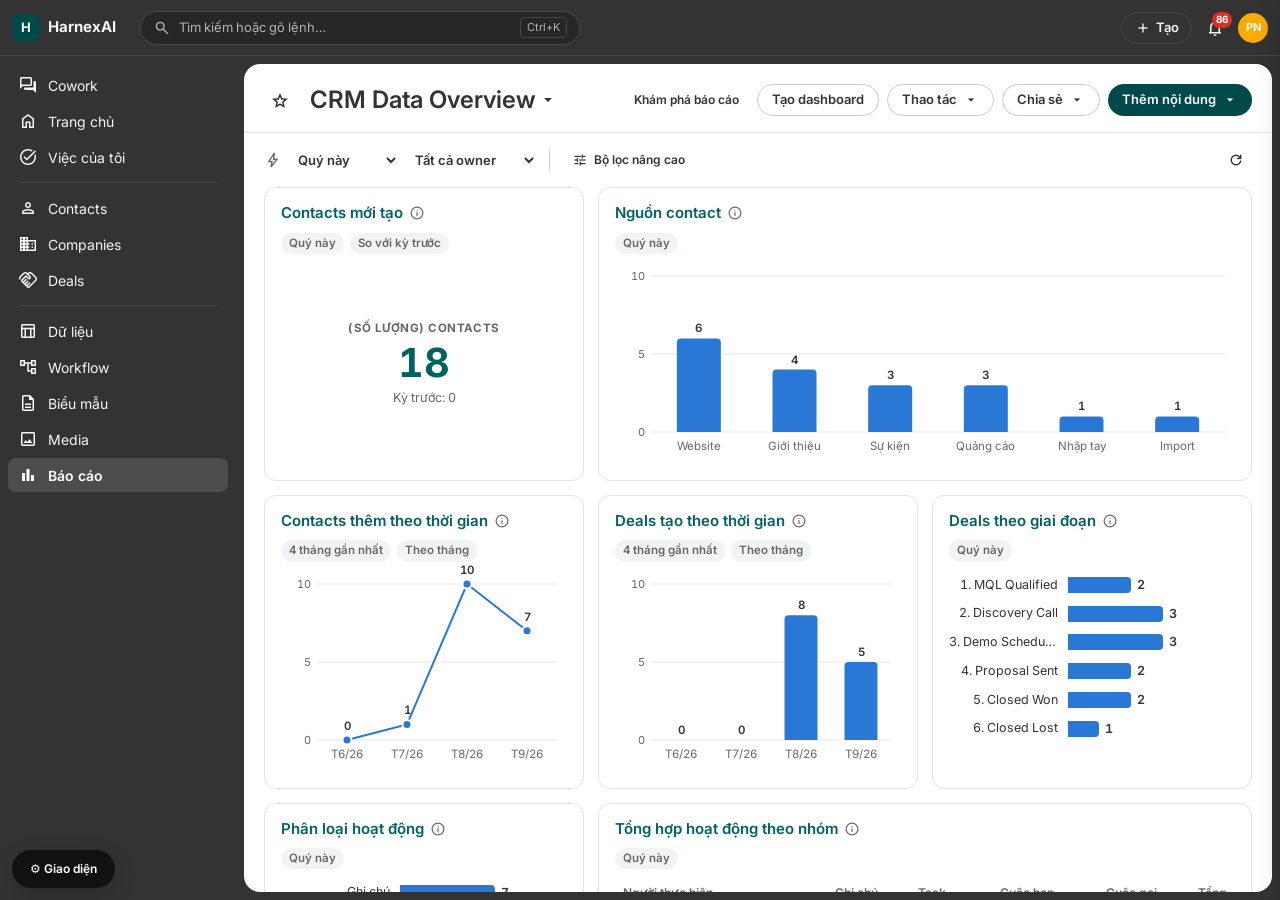
==== crm-bao-cao-hubspot.html @ 3edfcb47 "Phần 1 Contacts: list + record page sát HubSpot" ====
<!DOCTYPE html>
<html lang="vi" data-brand="crm">
<head>
<meta charset="utf-8">
<meta name="viewport" content="width=device-width, initial-scale=1">
<title>Báo cáo — HarnexAI CRM (mockup)</title>
<link rel="preconnect" href="https://fonts.googleapis.com">
<link rel="preconnect" href="https://fonts.gstatic.com" crossorigin>
<link href="https://fonts.googleapis.com/css2?family=Inter:wght@400;500;600;700&family=Be+Vietnam+Pro:wght@400;500;600;700&display=swap" rel="stylesheet">
<link href="https://fonts.googleapis.com/css2?family=Material+Symbols+Outlined:opsz,wght,FILL,GRAD@20..48,100..700,0..1,-50..200" rel="stylesheet">
<link rel="stylesheet" href="crm-shared.css">
<style>
/* ═══ Báo cáo: 2 dashboard CRM Data Overview & Pipeline Overview ═══
   Thẻ báo cáo lấy đúng danh sách trên portal HubSpot của khách (28/09/2026), bỏ thẻ Tickets (ngoài phạm vi).
   Số liệu tính trực tiếp từ dữ liệu mẫu Contacts / Deals / Activities; bấm số hoặc cột để xem danh sách bản ghi.
   Màu biểu đồ: bảng categorical đã kiểm (dataviz), 1 series = 1 màu; trạng thái Open/Won/Lost = 3 slot đầu + nhãn trực tiếp. */
.viz{--series-1:#2a78d6;--st-open:#2a78d6;--st-won:#1baf7a;--st-lost:#eb6834;--grid:#e6e6e3;--axis:#8a8984;--ink:var(--on-surface);--ink-2:var(--on-surface-variant)}
@media (prefers-color-scheme:dark){:root:where(:not([data-theme="light"])) .viz{--series-1:#3987e5;--st-open:#3987e5;--st-won:#199e70;--st-lost:#d95926;--grid:#3a3a38;--axis:#8f8e88}}
:root[data-theme="dark"] .viz{--series-1:#3987e5;--st-open:#3987e5;--st-won:#199e70;--st-lost:#d95926;--grid:#3a3a38;--axis:#8f8e88}
.frame{overflow:auto}
.dh{display:flex;align-items:center;gap:10px;padding:18px 20px 14px;border-bottom:1px solid var(--outline-variant);flex-wrap:wrap}
.dh h1{font-size:24px;font-weight:600}
.dsel{display:flex;align-items:center;gap:2px;border-radius:var(--radius-md);padding:0 4px}
.dsel:hover{background:var(--surface-2)}
.dh .r{margin-left:auto;display:flex;gap:8px;align-items:center;flex-wrap:wrap;position:relative}
.fl{display:flex;align-items:center;gap:6px;padding:12px 20px;flex-wrap:wrap}
.fl .qfs{height:30px;border:none;background:none;font-weight:600;font-size:13px;color:var(--on-surface);padding:0 6px;border-radius:var(--radius-sm);cursor:pointer}
.fl .qfs:hover{background:var(--surface-2)}
.fl .sepv{width:1px;height:22px;background:var(--outline);margin:0 6px}
.dg{display:grid;grid-template-columns:1fr;gap:14px;padding:0 20px 24px}
@media(min-width:760px){.dg{grid-template-columns:1fr 1fr}}
@media(min-width:1240px){.dg{grid-template-columns:repeat(3,1fr)}}
.rc{border:1px solid var(--outline-variant);border-radius:var(--radius-lg);padding:14px 16px;background:var(--surface);display:flex;flex-direction:column;gap:8px;min-width:0}
.rc.w2{grid-column:span 1}@media(min-width:760px){.rc.w2{grid-column:span 2}}
.rc h2{font-size:15px;font-weight:600;color:var(--link);display:flex;align-items:center;gap:6px}
.rc h2 .ms{font-size:16px;color:var(--on-surface-variant)}
.chips{display:flex;gap:6px;flex-wrap:wrap}
.chips span{font-size:11.5px;font-weight:600;padding:2px 8px;border-radius:var(--radius-pill);background:var(--surface-2);color:var(--on-surface-variant)}
.kpi{display:flex;flex-direction:column;align-items:center;justify-content:center;flex:1;padding:14px 0;gap:4px}
.kpi small{font-size:11.5px;font-weight:700;letter-spacing:.04em;color:var(--on-surface-variant)}
.kpi button{font-size:40px;font-weight:700;color:var(--link);line-height:1.1}
.kpi button:hover{text-decoration:underline}
.kpi .dl{font-size:12.5px;color:var(--on-surface-variant)}
.viz svg{width:100%;height:auto;display:block;overflow:visible}
.viz text{font-family:inherit}
.viz [data-drill]{cursor:pointer}
.viz [data-drill]:hover{opacity:.85}
.lg{display:flex;gap:14px;flex-wrap:wrap;font-size:12.5px;color:var(--on-surface)}
.lg i{display:inline-block;width:10px;height:10px;border-radius:3px;margin-right:6px;vertical-align:-1px}
.hb{display:flex;flex-direction:column;gap:6px;padding:4px 0}
.hb-r{display:grid;grid-template-columns:minmax(90px,38%) 1fr;gap:10px;align-items:center;font-size:12.5px;cursor:pointer;border-radius:var(--radius-sm);padding:2px 0}
.hb-r:hover{background:var(--surface-variant)}
.hb-l{text-align:right;overflow:hidden;text-overflow:ellipsis;white-space:nowrap;color:var(--ink)}
.hb-t{position:relative;display:block;height:18px;margin-right:72px;min-width:0}
.hb-t i{position:absolute;left:0;top:1px;display:block;height:16px;border-radius:0 4px 4px 0}
.hb-t b{position:absolute;top:0;font-weight:600;white-space:nowrap}
.tt{width:100%;border-collapse:collapse;font-size:13px}
.tt th,.tt td{padding:7px 8px;border-bottom:1px solid var(--outline-variant);text-align:right}
.tt th:first-child,.tt td:first-child{text-align:left}
.tt th{color:var(--on-surface-variant);font-weight:600;font-size:12px}
.tt button{color:var(--link);font-weight:600}
.tip{position:fixed;z-index:999;pointer-events:none;background:var(--on-surface);color:var(--surface);font-size:12.5px;padding:6px 9px;border-radius:var(--radius-md);box-shadow:var(--shadow-2);display:none;max-width:260px}
.tview{font-size:12px;color:var(--link);font-weight:600;align-self:flex-start}
.drl{display:flex;flex-direction:column}
.drl a{display:flex;justify-content:space-between;gap:12px;padding:9px 4px;border-bottom:1px solid var(--outline-variant);font-size:13.5px}
.drl a b{color:var(--link);font-weight:600}
.drl a:hover{background:var(--surface-variant)}
</style>
</head>
<body>
<div class="app">
  <header class="topbar" id="topbar"></header>
  <nav class="sidebar" id="sidebar" aria-label="Điều hướng chính"></nav>
  <main class="main"><div class="frame">
    <div class="dh">
      <button class="btn btn--text btn--icon" data-toast="Đã đánh dấu dashboard yêu thích" aria-label="Yêu thích"><span class="ms">star</span></button>
      <div style="position:relative"><button class="dsel" id="dBtn" aria-haspopup="menu"><h1 id="dName"></h1><span class="ms">arrow_drop_down</span></button><div class="pop" id="dPop" role="menu" style="top:44px;left:0;width:280px"></div></div>
      <div class="r"><button class="btn btn--text sm" data-toast="Explore reports: thư viện báo cáo mẫu (ngoài phạm vi)">Khám phá báo cáo</button>
        <button class="btn btn--secondary" data-toast="Tạo dashboard mới (ngoài phạm vi giai đoạn 2)">Tạo dashboard</button>
        <button class="btn btn--secondary" data-toast="Thao tác: đổi tên, sao chép, xoá dashboard">Thao tác<span class="ms xs">arrow_drop_down</span></button>
        <button class="btn btn--secondary" data-toast="Chia sẻ dashboard với nhóm">Chia sẻ<span class="ms xs">arrow_drop_down</span></button>
        <button class="btn btn--primary" data-toast="Thêm báo cáo vào dashboard (ngoài phạm vi)">Thêm nội dung<span class="ms xs">arrow_drop_down</span></button></div>
    </div>
    <div class="fl"><span class="ms sm" style="color:var(--on-surface-variant)">bolt</span>
      <select class="qfs" id="fRange" aria-label="Khoảng thời gian"><option value="month">Tháng này</option><option value="quarter" selected>Quý này</option><option value="30">30 ngày qua</option><option value="year">Năm nay</option><option value="all">Mọi thời gian</option></select>
      <select class="qfs" id="fOwner" aria-label="Owner"><option value="">Tất cả owner</option></select>
      <span class="sepv"></span><button class="btn btn--text sm" data-toast="Bộ lọc nâng cao theo mọi thuộc tính (như màn danh sách)"><span class="ms xs">tune</span>Bộ lọc nâng cao</button>
      <button class="btn btn--text btn--icon" id="refresh" aria-label="Làm mới" style="margin-left:auto"><span class="ms sm">refresh</span></button></div>
    <div class="dg viz" id="grid"></div>
  </div></main>
</div>
<div class="tip" id="tip" role="tooltip"></div>
<div class="scrim" id="scrim"></div>
<aside class="panel" id="panel"></aside>
<div class="modal-bg" id="modal"></div>
<div class="demo" id="demo" role="group" aria-label="Điều khiển mockup"></div>
<div class="toast" id="toast" role="status"></div>
<script src="crm-shared.js"></script>
<script src="crm-objects.js"></script>
<script>
const {esc, toast, $} = HX;
HX.shell('reports');
const TODAY = HXC.TODAY, STAGE = HXC.STAGE, CASH = HXC.CASH, CLOSE = HXC.CLOSE, SALE = HXC.SALE;
const DASH = { crm:'CRM Data Overview', pipe:'Pipeline Overview' };
const st = { dash: new URLSearchParams(location.search).get('d') === 'pipe' ? 'pipe' : 'crm', range:'quarter', owner:'' };
$('#fOwner').innerHTML += HX.USERS.map(u => `<option>${u}</option>`).join('');
$('#dPop').innerHTML = Object.entries(DASH).map(([k, n]) => `<button class="mi" data-dash="${k}"><span class="ms sm">dashboard</span>${n}</button>`).join('');

/* ── Khoảng thời gian ── */
function range(key = st.range) {
  const y = TODAY.getFullYear(), m = TODAY.getMonth();
  if (key === 'month') return [new Date(y, m, 1), new Date(y, m + 1, 1), 'Tháng này'];
  if (key === 'quarter') { const q = Math.floor(m / 3) * 3; return [new Date(y, q, 1), new Date(y, q + 3, 1), 'Quý này']; }
  if (key === '30') return [new Date(TODAY.getTime() - 30 * 864e5), new Date(TODAY.getTime() + 864e5), '30 ngày qua'];
  if (key === 'year') return [new Date(y, 0, 1), new Date(y + 1, 0, 1), 'Năm nay'];
  return [new Date(2000, 0, 1), new Date(2100, 0, 1), 'Mọi thời gian'];
}
function prevRange() { const [a, b] = range(); const len = b - a; return [new Date(a.getTime() - len), a]; }
const inR = (iso, [a, b]) => iso && new Date(iso) >= a && new Date(iso) < b;
const ownerOK = v => !st.owner || v === st.owner;
const months = () => { const out = []; for (let i = 3; i >= 0; i--) { const d = new Date(TODAY.getFullYear(), TODAY.getMonth() - i, 1); out.push([d, new Date(d.getFullYear(), d.getMonth() + 1, 1), `T${d.getMonth() + 1}/${d.getFullYear() % 100}`]); } return out; };

/* ── Dữ liệu cho drill-down ── */
const DRILL = {}; let dn = 0;
const drill = (title, rows) => { const k = 'd' + (++dn); DRILL[k] = { title, rows }; return k; };
const rowC = c => ({ href: HXC.url('contact', c.id), name: HXC.fullName(c), sub: HXC.dOnly(c.createdAt) });
const rowD = d => ({ href: HXC.url('deal', d.id), name: `${HX.title(d)} · ${d.values.t_n_deal || ''}`, sub: HX.F[CASH] ? (HX.fmt(d.values[CASH], HX.F[CASH]) || '—') : '' });
const rowA = a => { const t = a.deals && a.deals[0] ? ['deal', a.deals[0]] : a.contacts && a.contacts[0] ? ['contact', a.contacts[0]] : ['company', (a.companies || [])[0]];
  return { href: HXC.url(t[0], t[1]), name: `${a.title || a.body || ''}`.slice(0, 70), sub: `${a.by} · ${HXC.dOnly(a.at)}` }; };

/* ── Biểu đồ SVG (mark mảnh, đầu bo 4px, lưới nhạt, 1 series 1 màu) ── */
const nf = v => Number(v).toLocaleString('vi-VN');
const money = v => { v = Number(v) || 0; return v >= 1e9 ? (v / 1e9).toLocaleString('vi-VN', {maximumFractionDigits:2}) + ' tỷ' : v >= 1e6 ? (v / 1e6).toLocaleString('vi-VN', {maximumFractionDigits:1}) + ' tr' : nf(v); };
const nice = m => { if (m <= 0) return 1; const p = Math.pow(10, Math.floor(Math.log10(m))); const n = m / p; return (n <= 1 ? 1 : n <= 2 ? 2 : n <= 5 ? 5 : 10) * p; };
function hbar(rows, { fmt = nf, color = 'var(--series-1)', title } = {}) {
  const mx = Math.max(1, ...rows.map(r => r.value));
  return `<div class="hb" role="img" aria-label="${esc(title || '')}">${rows.map(r => `<div class="hb-r" data-tip="${esc(r.label)}: ${esc(fmt(r.value))}" ${r.drill ? `data-drill="${r.drill}"` : ''}>
    <span class="hb-l" title="${esc(r.label)}">${esc(r.label)}</span>${(w => `<span class="hb-t"><i style="width:${w}%;background:${r.color || color}"></i><b style="left:calc(${w}% + 6px)">${esc(fmt(r.value))}</b></span>`)(r.value ? Math.max(1.5, r.value / mx * 100) : 0)}</div>`).join('')}</div>`;
}
const CH = {}; let cn = 0;
const vcol = (rows, opts = {}) => { const k = 'c' + (++cn); CH[k] = [rows, opts]; return `<div class="ch-host" data-chart="${k}" style="min-height:204px"></div>`; };
function drawCharts() { document.querySelectorAll('.ch-host').forEach(h => { const [rows, o] = CH[h.dataset.chart]; h.innerHTML = vcolSvg(rows, o, Math.max(260, h.clientWidth)); }); }
function vcolSvg(rows, { fmt = nf, title, line = false } = {}, W = 480) {
  const H = 200, l = 36, b = 170, t = 14, pw = W - l - 10, mx = nice(Math.max(1, ...rows.map(r => r.value))), step = pw / rows.length;
  const ticks = [0, .5, 1].map(f => f * mx), Y = v => b - v / mx * (b - t);
  const grid = ticks.map(v => `<line x1="${l}" x2="${W - 10}" y1="${Y(v)}" y2="${Y(v)}" stroke="var(--grid)"/><text x="${l - 6}" y="${Y(v) + 4}" text-anchor="end" font-size="11" fill="var(--ink-2)">${esc(fmt(v))}</text>`).join('');
  const labels = rows.map((r, i) => `<text x="${l + step * i + step / 2}" y="${b + 18}" text-anchor="middle" font-size="11.5" fill="var(--ink-2)">${esc(r.label)}</text>`).join('');
  if (line) { const pts = rows.map((r, i) => [l + step * i + step / 2, Y(r.value)]);
    return `<svg viewBox="0 0 ${W} ${H + 4}" role="img" aria-label="${esc(title || '')}">${grid}${labels}<path d="${pts.map((p, i) => (i ? 'L' : 'M') + p[0] + ' ' + p[1]).join('')}" fill="none" stroke="var(--series-1)" stroke-width="2"/>
      ${rows.map((r, i) => `<g data-tip="${esc(r.label)}: ${esc(fmt(r.value))}" ${r.drill ? `data-drill="${r.drill}"` : ''}><rect x="${pts[i][0] - step / 2}" y="${t}" width="${step}" height="${b - t}" fill="transparent"/><circle cx="${pts[i][0]}" cy="${pts[i][1]}" r="4.5" fill="var(--series-1)" stroke="var(--surface)" stroke-width="2"/><text x="${pts[i][0]}" y="${pts[i][1] - 10}" text-anchor="middle" font-size="11.5" font-weight="600" fill="var(--ink)">${esc(fmt(r.value))}</text></g>`).join('')}</svg>`; }
  const bw = Math.min(44, step * .55);
  return `<svg viewBox="0 0 ${W} ${H + 4}" role="img" aria-label="${esc(title || '')}">${grid}${labels}${rows.map((r, i) => { const x = l + step * i + step / 2 - bw / 2, h = b - Y(r.value);
    return `<g data-tip="${esc(r.label)}: ${esc(fmt(r.value))}" ${r.drill ? `data-drill="${r.drill}"` : ''}><rect x="${x - 6}" y="${t}" width="${bw + 12}" height="${b - t}" fill="transparent"/>${h > 0 ? `<path d="M${x} ${b}v-${Math.max(0, h - 4)}a4 4 0 0 1 4 -4h${bw - 8}a4 4 0 0 1 4 4v${Math.max(0, h - 4)}z" fill="var(--series-1)"/>` : ''}
      <text x="${x + bw / 2}" y="${Y(r.value) - 6}" text-anchor="middle" font-size="11.5" font-weight="600" fill="var(--ink)">${esc(fmt(r.value))}</text></g>`; }).join('')}</svg>`;
}
function donut(parts, title) {
  const tot = parts.reduce((s, p) => s + p.value, 0) || 1, R = 70, r = 44, cx = 90, cy = 90; let a0 = -Math.PI / 2;
  const arcs = parts.filter(p => p.value).map(p => { const a1 = a0 + p.value / tot * Math.PI * 2 - (parts.filter(q => q.value).length > 1 ? .03 : 0);
    const P = (a, rr) => [cx + rr * Math.cos(a), cy + rr * Math.sin(a)], lg = a1 - a0 > Math.PI ? 1 : 0;
    const d = parts.filter(q => q.value).length === 1 ? `M${cx} ${cy - R}a${R} ${R} 0 1 1 -.01 0zM${cx} ${cy - r}a${r} ${r} 0 1 0 .01 0z`
      : `M${P(a0, R)}A${R} ${R} 0 ${lg} 1 ${P(a1, R)}L${P(a1, r)}A${r} ${r} 0 ${lg} 0 ${P(a0, r)}z`;
    const out = `<path d="${d}" fill="${p.color}" fill-rule="evenodd" data-tip="${esc(p.label)}: ${p.value} (${Math.round(p.value / tot * 100)}%)" ${p.drill ? `data-drill="${p.drill}"` : ''}/>`; a0 = a1 + .03; return out; }).join('');
  return `<svg viewBox="0 0 180 180" style="max-width:190px;margin:0 auto" role="img" aria-label="${esc(title)}">${arcs}<text x="90" y="88" text-anchor="middle" font-size="22" font-weight="700" fill="var(--ink)">${parts.reduce((s, p) => s + p.value, 0)}</text><text x="90" y="106" text-anchor="middle" font-size="11" fill="var(--ink-2)">deal</text></svg>
    <div class="lg">${parts.map(p => `<span><i style="background:${p.color}"></i>${esc(p.label)} · <b>${p.value}</b> (${Math.round(p.value / tot * 100)}%)</span>`).join('')}</div>`;
}
const card = (title, info, chips, body, cls = '') => `<section class="rc ${cls}"><h2>${esc(title)}<span class="ms" title="${esc(info)}">info</span></h2><div class="chips">${chips.map(c => `<span>${esc(c)}</span>`).join('')}</div>${body}</section>`;
const kpi = (label, v, prevV, k) => { const d = prevV ? Math.round((v - prevV) / prevV * 100) : null;
  return `<div class="kpi"><small>${label}</small><button data-drill="${k}" aria-label="Xem danh sách">${nf(v)}</button>${st.range === 'all' ? '' : `<span class="dl">${d === null ? 'Kỳ trước: 0' : `${d >= 0 ? '▲' : '▼'} ${Math.abs(d)}% so với kỳ trước (${prevV})`}</span>`}</div>`; };

/* ── CRM Data Overview ── */
function crm() {
  const R = range(), P = prevRange(), rl = R[2], M = months();
  const C = HXC.list('contact').filter(c => ownerOK(c.values.owner)), D = HX.api.list().filter(d => ownerOK(d.values[SALE]));
  const A = [...HXC.db().activities].filter(a => ownerOK(a.by));
  const newC = C.filter(c => inR(c.createdAt, R)), prevC = C.filter(c => inR(c.createdAt, P));
  const src = HXC.SOURCES.map(s => ({ label:s, value: newC.filter(c => c.values.source === s).length })).map(r => ({ ...r, drill: drill(`Contacts nguồn ${r.label} · ${rl}`, newC.filter(c => c.values.source === r.label).map(rowC)) }));
  const cOver = M.map(([a, b, l]) => { const x = C.filter(c => inR(c.createdAt, [a, b])); return { label:l, value:x.length, drill: drill(`Contacts tạo ${l}`, x.map(rowC)) }; });
  const dOver = M.map(([a, b, l]) => { const x = D.filter(d => inR(d.createdAt, [a, b])); return { label:l, value:x.length, drill: drill(`Deals tạo ${l}`, x.map(rowD)) }; });
  const dR = D.filter(d => inR(d.createdAt, R));
  const byStage = HX.STAGES.map(s => { const x = dR.filter(d => d.values[STAGE] === s); return { label:s, value:x.length, drill: drill(`Deals ở ${s} · ${rl}`, x.map(rowD)) }; });
  const aR = A.filter(a => inR(a.at, R));
  const TY = [['NOTE','Ghi chú'],['TASK','Task'],['MEETING','Cuộc họp'],['CALL','Cuộc gọi']];
  const byType = TY.map(([k, l]) => { const x = aR.filter(a => a.type === k); return { label:l, value:x.length, drill: drill(`${l} · ${rl}`, x.map(rowA)) }; });
  const team = HX.USERS.filter(u => ownerOK(u)).map(u => ({ u, cells: TY.map(([k, l]) => { const x = aR.filter(a => a.by === u && a.type === k); return { v:x.length, drill: drill(`${l} của ${u} · ${rl}`, x.map(rowA)) }; }) }));
  return [
    card('Contacts mới tạo', 'Số contact được tạo trong khoảng thời gian, so với kỳ liền trước', [rl, 'So với kỳ trước'], kpi('(SỐ LƯỢNG) CONTACTS', newC.length, prevC.length, drill(`Contacts tạo · ${rl}`, newC.map(rowC)))),
    card('Nguồn contact', 'Contacts mới theo thuộc tính Nguồn', [rl], vcol(src, { title:'Nguồn contact' }), 'w2'),
    card('Contacts thêm theo thời gian', 'Số contact tạo mới theo tháng', ['4 tháng gần nhất', 'Theo tháng'], vcol(cOver, { title:'Contacts theo tháng', line:true })),
    card('Deals tạo theo thời gian', 'Số deal tạo mới theo tháng', ['4 tháng gần nhất', 'Theo tháng'], vcol(dOver, { title:'Deals theo tháng' })),
    card('Deals theo giai đoạn', 'Deals tạo trong kỳ, nhóm theo Giai Đoạn Pipeline', [rl], hbar(byStage, { title:'Deals theo giai đoạn' })),
    card('Phân loại hoạt động', 'Số hoạt động ghi nhận theo loại', [rl], hbar(byType, { title:'Hoạt động theo loại' })),
    card('Tổng hợp hoạt động theo nhóm', 'Số hoạt động của từng người theo loại', [rl], `<table class="tt"><thead><tr><th>Người thực hiện</th>${TY.map(([, l]) => `<th>${l}</th>`).join('')}<th>Tổng</th></tr></thead>
      <tbody>${team.map(t => `<tr><td>${esc(t.u)}</td>${t.cells.map(c => `<td>${c.v ? `<button data-drill="${c.drill}">${c.v}</button>` : '0'}</td>`).join('')}<td><b>${t.cells.reduce((s, c) => s + c.v, 0)}</b></td></tr>`).join('')}</tbody></table>`, 'w2'),
  ].join('');
}

/* ── Pipeline Overview ── */
function pipe() {
  const R = range(), P = prevRange(), rl = R[2], M = months();
  const D = HX.api.list().filter(d => ownerOK(d.values[SALE]));
  const closed = d => [HXC.WON, HXC.LOST].includes(d.values[STAGE]);
  const created = D.filter(d => inR(d.createdAt, R)), createdP = D.filter(d => inR(d.createdAt, P));
  const closedR = D.filter(d => closed(d) && inR(d.values[CLOSE], R)), closedP = D.filter(d => closed(d) && inR(d.values[CLOSE], P));
  const open = created.filter(d => !closed(d)), won = created.filter(d => d.values[STAGE] === HXC.WON), lost = created.filter(d => d.values[STAGE] === HXC.LOST);
  const wonR = D.filter(d => d.values[STAGE] === HXC.WON && inR(d.values[CLOSE], R));
  const perf = HX.USERS.filter(u => ownerOK(u)).map(u => { const x = wonR.filter(d => d.values[SALE] === u); return { label:u, value:x.reduce((s, d) => s + (Number(d.values[CASH]) || 0), 0), drill: drill(`Deals thắng của ${u} · ${rl}`, x.map(rowD)) }; });
  const S = HX.STAGES.slice(0, 5);
  const funnel = S.map((s, i) => { const x = created.filter(d => { const k = HX.STAGES.indexOf(d.values[STAGE]); return k >= i && k <= 4; }); return { label:s, value:x.length, drill: drill(`Deals đã tới ${s} · ${rl}`, x.map(rowD)) }; });
  const ttc = M.map(([a, b, l]) => { const x = D.filter(d => d.values[STAGE] === HXC.WON && inR(d.values[CLOSE], [a, b]));
    const avg = x.length ? Math.round(x.reduce((s, d) => s + (new Date(d.values[CLOSE]) - new Date(d.createdAt)) / 864e5, 0) / x.length) : 0; return { label:l, value:Math.max(0, avg), drill: drill(`Deals thắng chốt ${l}`, x.map(rowD)) }; });
  return [
    card('Deals đã tạo', 'Số deal tạo trong kỳ', [rl], kpi('(SỐ LƯỢNG) DEALS', created.length, createdP.length, drill(`Deals tạo · ${rl}`, created.map(rowD)))),
    card('Deals đã đóng', 'Deal ở Closed Won hoặc Closed Lost, ngày chốt trong kỳ', [rl, 'Bộ lọc (1)'], kpi('(SỐ LƯỢNG) DEALS', closedR.length, closedP.length, drill(`Deals đóng · ${rl}`, closedR.map(rowD)))),
    card('Deals theo trạng thái', 'Deals tạo trong kỳ: đang mở, thắng, thua', [rl], donut([
      { label:'Đang mở', value:open.length, color:'var(--st-open)', drill: drill('Deals đang mở', open.map(rowD)) },
      { label:'Thắng', value:won.length, color:'var(--st-won)', drill: drill('Deals thắng', won.map(rowD)) },
      { label:'Thua', value:lost.length, color:'var(--st-lost)', drill: drill('Deals thua', lost.map(rowD)) }], 'Deals theo trạng thái')),
    card('Hiệu quả sale theo giá trị chốt', 'Tổng Cash-In của deal Closed Won theo Sale phụ trách', [rl, 'Bộ lọc (1)'], hbar(perf, { fmt: v => money(v) + ' ₫', title:'Giá trị chốt theo sale' }), 'w2'),
    card('Tiến trình deal qua các giai đoạn', 'Số deal đã tới hoặc vượt qua từng giai đoạn (không tính Closed Lost)', [rl], hbar(funnel, { title:'Phễu giai đoạn' }) + `<div class="nil" style="font-size:12px">Tỷ lệ chuyển từ giai đoạn 1 sang Won: ${funnel[0].value ? Math.round(funnel[4].value / funnel[0].value * 100) : 0}%</div>`),
    card('Thời gian chốt trung bình', 'Số ngày trung bình từ lúc tạo đến Ngày Dự Kiến Chốt của deal Closed Won, theo tháng chốt', ['4 tháng gần nhất', 'Theo tháng'], vcol(ttc, { fmt: v => v + ' ngày', title:'Thời gian chốt trung bình', line:true }), 'w2'),
  ].join('');
}

function render() {
  dn = 0; cn = 0; Object.keys(DRILL).forEach(k => delete DRILL[k]); Object.keys(CH).forEach(k => delete CH[k]);
  $('#dName').textContent = DASH[st.dash]; document.title = `${DASH[st.dash]} — Báo cáo`;
  $('#grid').innerHTML = st.dash === 'crm' ? crm() : pipe();
  drawCharts();
}
let rz; addEventListener('resize', () => { clearTimeout(rz); rz = setTimeout(drawCharts, 150); });
function openDrill(k) {
  const d = DRILL[k]; if (!d) return;
  HX.modal(`<div class="modal" role="dialog" aria-modal="true" style="width:min(560px,100%)"><div class="mh">${esc(d.title)} (${d.rows.length})<button class="btn btn--text btn--icon x" data-close aria-label="Đóng"><span class="ms">close</span></button></div>
    <div class="mb"><div class="drl">${d.rows.length ? d.rows.map(r => `<a href="${r.href}"><b>${esc(r.name)}</b><span class="nil">${esc(r.sub)}</span></a>`).join('') : '<p class="nil">Không có bản ghi.</p>'}</div></div></div>`);
}
$('#grid').addEventListener('click', e => { const t = e.target.closest('[data-drill]'); if (t) openDrill(t.dataset.drill); });
const tip = $('#tip');
$('#grid').addEventListener('mousemove', e => { const t = e.target.closest('[data-tip]'); if (!t) { tip.style.display = 'none'; return; }
  tip.textContent = t.dataset.tip; tip.style.display = 'block'; tip.style.left = Math.min(innerWidth - 270, e.clientX + 14) + 'px'; tip.style.top = (e.clientY + 14) + 'px'; });
$('#grid').addEventListener('mouseleave', () => tip.style.display = 'none');
$('#fRange').onchange = e => { st.range = e.target.value; render(); };
$('#fOwner').onchange = e => { st.owner = e.target.value; render(); };
$('#refresh').onclick = () => { render(); toast('Đã làm mới dữ liệu'); };
$('#dBtn').onclick = e => { e.stopPropagation(); $('#dPop').classList.toggle('open'); };
document.addEventListener('click', e => { const d = e.target.closest('[data-dash]'); if (d) { st.dash = d.dataset.dash; history.replaceState(null, '', '?d=' + st.dash); render(); }
  const t = e.target.closest('[data-toast]'); if (t) toast(t.dataset.toast);
  if (!e.target.closest('#dBtn')) $('#dPop').classList.remove('open'); });
render();
</script>
</body>
</html>
---- crm-shared.css ----
/* ═══════════════════════════════════════════════════════════════
   HarnexAI CRM — theme HubSpot-style (mockup)
   Nguyên tắc: CHỨC NĂNG = 100% ERP (erp.tuoitresoft.com, khảo sát 23/09/2026)
               GIAO DIỆN / UX = theo HubSpot (số đo portal 247428660)
   Token dựng trên DESIGN-SYSTEM.md v3.3; theme CRM = [data-brand="crm"].
   ═══════════════════════════════════════════════════════════════ */
:root{
  --surface:#FFFFFF; --surface-variant:#F8F9FA; --surface-2:#F1F3F4;
  --on-surface:#202124; --on-surface-variant:#5F6368;
  --primary:#1A73E8; --on-primary:#FFFFFF; --primary-container:#E8F0FE; --on-primary-container:#1F4E9E;
  --outline:#DADCE0; --outline-variant:#E8EAED;
  --success:#1E8E3E; --success-container:#E6F4EA;
  --warning:#B06000; --warning-container:#FEF7E0;
  --error:#D93025; --error-container:#FCE8E6;
  --radius-sm:4px; --radius-md:8px; --radius-lg:12px; --radius-pill:999px;
  --shadow-2:0 2px 6px rgba(0,0,0,.08); --shadow-3:0 8px 24px rgba(0,0,0,.14);
  --dur:200ms; --ease:cubic-bezier(.2,0,0,1);
  --font-sans:'Inter','Be Vietnam Pro',system-ui,sans-serif;
  --shell-bg:var(--surface); --shell-fg:var(--on-surface); --shell-muted:var(--on-surface-variant);
  --shell-hover:var(--surface-2); --shell-active:var(--primary-container); --shell-active-fg:var(--on-primary-container);
  --shell-line:var(--outline-variant); --shell-search:var(--surface-variant);
  --canvas:var(--surface); --frame-gap:0px; --frame-radius:0px; --btn-radius:var(--radius-md);
  --page-bg:var(--surface-2); --link:var(--primary);
}
html[data-brand="crm"]{
  --primary:#00494B; --on-primary:#FFFFFF; --primary-container:#E0F0EF; --on-primary-container:#00494B; --link:#006162;
  --on-surface:#333333; --on-surface-variant:#666666; --outline:#CCCCCC; --outline-variant:#E3E3E3;
  --shell-bg:#333333; --shell-fg:#F5F5F5; --shell-muted:#B3B3B3; --shell-hover:#444444;
  --shell-active:#4D4D4D; --shell-active-fg:#FFFFFF; --shell-line:#474747; --shell-search:#262626;
  --canvas:#333333; --frame-gap:8px; --frame-radius:16px; --btn-radius:var(--radius-pill); --page-bg:#F0F0F0;
}
@media (prefers-color-scheme:dark){ :root:not([data-theme="light"]){
  --surface:#202124; --surface-variant:#292A2D; --surface-2:#35363A; --on-surface:#E8EAED; --on-surface-variant:#9AA0A6;
  --primary:#8AB4F8; --on-primary:#202124; --primary-container:#1F3D6B; --on-primary-container:#D2E3FC; --link:#8AB4F8;
  --outline:#5F6368; --outline-variant:#3C4043; --success:#81C995; --success-container:#1E3A28;
  --warning:#FDD663; --warning-container:#3E3016; --error:#F28B82; --error-container:#4A1F1B; --page-bg:#18191B;
}}
:root[data-theme="dark"]{
  --surface:#202124; --surface-variant:#292A2D; --surface-2:#35363A; --on-surface:#E8EAED; --on-surface-variant:#9AA0A6;
  --primary:#8AB4F8; --on-primary:#202124; --primary-container:#1F3D6B; --on-primary-container:#D2E3FC; --link:#8AB4F8;
  --outline:#5F6368; --outline-variant:#3C4043; --success:#81C995; --success-container:#1E3A28;
  --warning:#FDD663; --warning-container:#3E3016; --error:#F28B82; --error-container:#4A1F1B; --page-bg:#18191B;
}
@media (prefers-color-scheme:dark){ html[data-brand="crm"]:not([data-theme="light"]){
  --primary:#5CC2C0; --on-primary:#0B2A2A; --primary-container:#123C3C; --on-primary-container:#BFE8E6; --link:#7AD3D1;
  --shell-bg:#171717; --shell-hover:#2A2A2A; --shell-active:#303030; --shell-line:#2E2E2E; --shell-search:#0F0F0F; --canvas:#171717;
}}
html[data-brand="crm"][data-theme="dark"]{
  --primary:#5CC2C0; --on-primary:#0B2A2A; --primary-container:#123C3C; --on-primary-container:#BFE8E6; --link:#7AD3D1;
  --shell-bg:#171717; --shell-hover:#2A2A2A; --shell-active:#303030; --shell-line:#2E2E2E; --shell-search:#0F0F0F; --canvas:#171717;
}

*{box-sizing:border-box;margin:0;padding:0}
html,body{height:100%;overflow:hidden}
body{font-family:var(--font-sans);background:var(--canvas);color:var(--on-surface);font-size:14px;line-height:1.5;
  -webkit-font-smoothing:antialiased;font-variant-numeric:tabular-nums}
.ms{font-family:'Material Symbols Outlined';font-weight:normal;font-style:normal;font-size:20px;line-height:1;display:inline-block;
  font-variation-settings:'FILL' 0,'wght' 400,'GRAD' 0,'opsz' 20;user-select:none;flex:none;overflow:hidden;max-width:1.2em}
.ms.sm{font-size:18px}.ms.xs{font-size:16px}
button,input,select,textarea{font:inherit;color:inherit}
button{background:none;border:none;cursor:pointer}
a{color:inherit;text-decoration:none}
:focus-visible{outline:2px solid var(--primary);outline-offset:2px}

/* ── Khung: mobile-first. <905 sidebar drawer · 905–1239 rail 72 · ≥1240 236 ── */
.app{display:grid;grid-template-columns:1fr;grid-template-rows:56px 1fr;height:100vh;overflow:hidden}
.topbar{grid-column:1/-1;min-width:0;overflow:hidden;display:flex;align-items:center;gap:8px;padding:0 12px;
  background:var(--shell-bg);color:var(--shell-fg);border-bottom:1px solid var(--shell-line)}
.brand{display:flex;align-items:center;gap:8px;font-weight:700;font-size:15px}
.brand-mark{width:28px;height:28px;border-radius:var(--radius-md);background:var(--primary);color:var(--on-primary);display:grid;place-items:center;font-size:13px;font-weight:700}
.tb-search{display:none;align-items:center;gap:8px;flex:1;max-width:440px;height:34px;padding:0 12px;margin-left:16px;cursor:text;
  background:var(--shell-search);border:1px solid var(--shell-line);border-radius:var(--btn-radius);color:var(--shell-muted);font-size:13px}
.tb-search span.t{flex:1;text-align:left}
.kbd{font-size:11px;padding:1px 6px;border:1px solid var(--shell-line);border-radius:var(--radius-sm)}
.tb-right{display:flex;align-items:center;gap:6px;margin-left:auto}
.tb-create{display:inline-flex;align-items:center;gap:4px;height:32px;padding:0 12px;border-radius:var(--btn-radius);border:1px solid var(--shell-line);color:var(--shell-fg);font-weight:600;font-size:13px}
.tb-create:hover,.icon-btn:hover{background:var(--shell-hover)}
.icon-btn{width:34px;height:34px;display:grid;place-items:center;border-radius:var(--btn-radius);color:var(--shell-fg);position:relative}
.badge-count{position:absolute;top:1px;right:0;min-width:18px;height:16px;padding:0 4px;border-radius:var(--radius-pill);background:var(--error);color:#fff;font-size:10px;font-weight:700;display:grid;place-items:center}
.avatar{width:30px;height:30px;border-radius:var(--radius-pill);background:#F9AB00;color:#fff;display:grid;place-items:center;font-size:11px;font-weight:700;flex:none}

.sidebar{position:fixed;inset:56px auto 0 0;width:min(276px,84vw);z-index:950;display:flex;flex-direction:column;gap:2px;padding:12px 8px;overflow-y:auto;
  background:var(--shell-bg);color:var(--shell-fg);transform:translateX(-100%);transition:transform var(--dur) var(--ease)}
body.nav-open .sidebar{transform:none}
.nav-i{display:flex;align-items:center;gap:10px;height:34px;padding:0 10px;border-radius:var(--radius-md);color:var(--shell-fg);font-size:14px;white-space:nowrap}
.nav-i:hover{background:var(--shell-hover)}
.nav-i[aria-current="page"]{background:var(--shell-active);color:var(--shell-active-fg);font-weight:600}
.nav-sp{flex:1}
.nav-sep{height:1px;background:var(--shell-line);margin:6px 10px}
.scrim{position:fixed;inset:0;z-index:940;background:rgba(0,0,0,.45);display:none}
body.nav-open .scrim,body.panel-open .scrim{display:block}
.main{min-width:0;min-height:0;padding:var(--frame-gap)}
.frame{height:100%;min-width:0;display:flex;flex-direction:column;min-height:0;background:var(--surface);border-radius:var(--frame-radius);overflow:hidden}
@media(min-width:600px){.tb-search{display:flex}}
@media(min-width:905px){
  .app{grid-template-columns:72px 1fr} .navbtn{display:none}
  .sidebar{position:static;transform:none;width:auto;grid-row:2;z-index:auto}
  .sidebar .lbl{display:none} .nav-i{justify-content:center;padding:0}
  body.nav-open .scrim{display:none}
}
@media(min-width:1240px){ .app{grid-template-columns:236px 1fr} .sidebar .lbl{display:inline} .nav-i{justify-content:flex-start;padding:0 10px} }

/* ── Nút ── */
.btn{display:inline-flex;align-items:center;justify-content:center;gap:6px;height:32px;padding:0 14px;border-radius:var(--btn-radius);
  font-size:13px;font-weight:600;white-space:nowrap;transition:background var(--dur),opacity var(--dur)}
.btn[disabled]{opacity:.5;cursor:not-allowed}
.btn--primary{background:var(--primary);color:var(--on-primary)} .btn--primary:hover{opacity:.9}
.btn--secondary{background:var(--surface);border:1px solid var(--outline);color:var(--on-surface)}
.btn--secondary:hover,.btn--text:hover{background:var(--surface-2)}
.btn--text{height:30px;padding:0 8px;color:var(--on-surface)}
.btn--danger{background:var(--error);color:#fff}
.btn--icon{width:32px;padding:0}
.btn.sm{height:28px;font-size:12px;padding:0 10px}

/* ── Nhãn SELECT (§8.3 Badge) ── */
.chip{display:inline-flex;align-items:center;gap:6px;max-width:100%;height:22px;padding:0 9px;border-radius:var(--radius-pill);font-size:12px;font-weight:600;
  background:var(--primary-container);color:var(--on-primary-container);white-space:nowrap;overflow:hidden;text-overflow:ellipsis}
.chip::before{content:"";width:6px;height:6px;border-radius:50%;background:currentColor;flex:none}
.chip.won{background:var(--success-container);color:var(--success)}
.chip.lost{background:var(--error-container);color:var(--error)}
.chip.muted{background:var(--surface-2);color:var(--on-surface-variant)}
.nil{color:var(--on-surface-variant)}

/* ── Nhãn lựa chọn kiểu HubSpot (pill màu theo thứ tự lựa chọn) — ngoại lệ màu phân loại, xem DS §3.3 ── */
:root{--c1:#2D5BD7;--c2:#C2410C;--c3:#BE2A78;--c4:#7447DB;--c5:#E3B341;--c5-fg:#3A2A05;--c6:#2E7D32;--c7:#A61B1B}
.pill{display:inline-flex;align-items:center;max-width:100%;height:22px;padding:0 8px;border-radius:4px;font-size:12px;font-weight:700;color:#fff;
  background:var(--c1);white-space:nowrap;overflow:hidden;text-overflow:ellipsis}
.pill.c2{background:var(--c2)}.pill.c3{background:var(--c3)}.pill.c4{background:var(--c4)}.pill.c5{background:var(--c5);color:var(--c5-fg)}
.pill.c6{background:var(--c6)}.pill.c7{background:var(--c7)}
/* Trình chọn lựa chọn có ô tìm kiếm (thay <select>) */
.selpop{position:absolute;z-index:70;width:240px;background:var(--surface);border:1px solid var(--outline-variant);border-radius:var(--radius-md);box-shadow:var(--shadow-2);padding:8px;display:flex;flex-direction:column;gap:6px}
.selpop input{height:32px;border:1px solid var(--outline);border-radius:var(--btn-radius);padding:0 10px;background:var(--surface);outline:none}
.selpop input:focus{border-color:var(--primary)}
.selpop .opts{max-height:220px;overflow-y:auto;display:flex;flex-direction:column;gap:2px}
.selpop .opt{display:flex;align-items:center;min-height:32px;padding:0 6px;border-radius:var(--radius-sm);text-align:left}
.selpop .opt:hover,.selpop .opt.cur{background:var(--surface-2)}
.selpop .clear{font-size:12px;color:var(--on-surface-variant)}
.selcell{display:flex;align-items:center;gap:6px;height:30px;padding:0 8px;border:1px solid var(--primary);border-radius:var(--radius-sm);background:var(--surface);min-width:0}
/* Panel xem trước dạng dock (HubSpot Preview) */
@media(min-width:1240px){
  body.dock .main{padding-right:calc(var(--frame-gap) + 400px + 8px)}
  body.dock .panel{top:calc(56px + var(--frame-gap));right:var(--frame-gap);bottom:var(--frame-gap);width:400px;border-radius:var(--frame-radius);box-shadow:none;border:1px solid var(--outline-variant)}
  body.dock.panel-open .scrim{display:none}
}

/* ── Menu / popover ── */
.pop{position:absolute;z-index:60;min-width:220px;background:var(--surface);border:1px solid var(--outline-variant);border-radius:var(--radius-md);
  box-shadow:var(--shadow-2);padding:6px;display:none}
.pop.open{display:block}
.pop .mi{display:flex;align-items:center;gap:10px;width:100%;min-height:34px;padding:0 10px;border-radius:var(--radius-sm);text-align:left;font-size:13px}
.pop .mi:hover{background:var(--surface-2)}
.pop .sep{height:1px;background:var(--outline-variant);margin:4px 0}
.pop .hd{font-size:11px;font-weight:700;color:var(--on-surface-variant);padding:6px 10px 2px;text-transform:uppercase;letter-spacing:.04em}

/* ── Trình sửa ô (FieldValueEditor) ── */
.ed{width:100%;height:30px;border:1px solid var(--primary);border-radius:var(--radius-sm);padding:0 8px;background:var(--surface);color:var(--on-surface);outline:none}
textarea.ed{height:auto;min-height:72px;padding:6px 8px;resize:vertical}
.ed-note{font-size:12px;color:var(--on-surface-variant);font-style:italic}

/* ── Panel phải (HubSpot preview / create) ── */
.panel{position:fixed;top:0;right:0;bottom:0;width:min(460px,100vw);z-index:960;background:var(--surface);box-shadow:var(--shadow-3);
  display:flex;flex-direction:column;transform:translateX(100%);transition:transform 300ms var(--ease)}
.panel.open{transform:none}
.pn-h{display:flex;align-items:center;gap:8px;padding:14px 16px;border-bottom:1px solid var(--outline-variant)}
.pn-h h2{font-size:18px;font-weight:700;flex:1;min-width:0;overflow:hidden;text-overflow:ellipsis;white-space:nowrap}
.pn-tabs{display:flex;gap:4px;padding:0 16px;border-bottom:1px solid var(--outline-variant)}
.pn-tab{height:42px;padding:0 10px;font-weight:600;color:var(--on-surface-variant);border-bottom:2px solid transparent}
.pn-tab[aria-selected="true"]{color:var(--on-surface);border-bottom-color:var(--primary)}
.pn-b{flex:1;overflow-y:auto;padding:16px}
.pn-f{display:flex;gap:8px;padding:12px 16px;border-top:1px solid var(--outline-variant)}
.soon{display:flex;flex-direction:column;align-items:center;gap:8px;padding:32px 12px;text-align:center;color:var(--on-surface-variant);font-size:13px}
.soon .ms{font-size:32px;max-width:none}

/* Danh sách thuộc tính sửa tại chỗ (PropertyList) */
.props{display:flex;flex-direction:column;gap:2px}
.prop{display:flex;flex-direction:column;gap:2px;padding:6px 8px;margin:0 -8px;border-radius:var(--radius-md);cursor:text}
.prop:hover{background:var(--surface-variant)}
.prop label{font-size:12px;color:var(--on-surface-variant);cursor:inherit}
.prop .v{min-height:22px;display:flex;align-items:center;gap:6px;font-weight:500;overflow-wrap:anywhere}
.prop.ro{cursor:default}
.field-form{display:flex;flex-direction:column;gap:14px}
.field-form label{display:flex;flex-direction:column;gap:4px;font-size:13px;font-weight:600}
.field-form .in{height:36px;border:1px solid var(--outline);border-radius:var(--radius-md);padding:0 10px;background:var(--surface);font-weight:400}
.field-form textarea.in{height:auto;min-height:80px;padding:8px 10px}
.field-form .in:focus{outline:2px solid var(--primary);outline-offset:-1px;border-color:transparent}
.field-form small{font-weight:400;color:var(--on-surface-variant)}

/* ── Modal ── */
.modal-bg{position:fixed;inset:0;z-index:980;background:rgba(0,0,0,.45);display:none;align-items:center;justify-content:center;padding:16px}
.modal-bg.open{display:flex}
.modal{width:min(480px,100%);background:var(--surface);border-radius:var(--radius-lg);box-shadow:var(--shadow-3);display:flex;flex-direction:column;max-height:90vh}
.modal .mh{display:flex;align-items:center;padding:16px 20px 8px;font-size:17px;font-weight:700}
.modal .mh .x{margin-left:auto}
.modal .mb{padding:8px 20px 16px;overflow-y:auto;display:flex;flex-direction:column;gap:12px;font-size:14px}
.modal .mf{display:flex;justify-content:flex-end;gap:8px;padding:12px 20px;border-top:1px solid var(--outline-variant)}
.drop{border:2px dashed var(--outline);border-radius:var(--radius-md);padding:28px 16px;text-align:center;color:var(--on-surface-variant);display:flex;flex-direction:column;align-items:center;gap:6px}
.drop .ms{font-size:32px;max-width:none;color:var(--primary)}
.acct{display:flex;align-items:center;gap:10px;padding:10px 12px;border:1px solid var(--outline-variant);border-radius:var(--radius-md)}

/* ── Command palette (Ctrl+K / + Tạo) ── */
.pal{width:min(600px,100%);align-self:flex-start;margin-top:10vh}
.pal input{width:100%;height:48px;border:none;border-bottom:1px solid var(--outline-variant);padding:0 16px;font-size:15px;background:none;outline:none}
.pal .list{max-height:50vh;overflow-y:auto;padding:6px}
.pal .grp{font-size:11px;font-weight:700;color:var(--on-surface-variant);padding:10px 10px 4px;letter-spacing:.05em}
.pal .it{display:flex;align-items:center;gap:10px;width:100%;min-height:38px;padding:0 10px;border-radius:var(--radius-sm);text-align:left;font-size:13px}
.pal .it:hover{background:var(--surface-2)}
.pal .it small{margin-left:auto;color:var(--on-surface-variant)}

/* ── Toast + thanh điều khiển mockup ── */
.toast{position:fixed;left:50%;bottom:24px;transform:translateX(-50%);background:var(--on-surface);color:var(--surface);padding:8px 14px;border-radius:var(--radius-md);
  font-size:13px;opacity:0;transition:opacity var(--dur);z-index:995;pointer-events:none;max-width:90vw}
.toast.on{opacity:1}
.demo{position:fixed;left:12px;bottom:12px;z-index:990;display:flex;gap:6px;align-items:center;padding:6px 8px;border-radius:var(--radius-pill);background:#111;color:#fff;font-size:12px;box-shadow:var(--shadow-3)}
.demo button{padding:4px 10px;border-radius:var(--radius-pill);color:#ddd}
.demo button[aria-pressed="true"]{background:#fff;color:#111;font-weight:600}
.demo:not(.open) > :not(.dtog){display:none}
.demo .dtog{color:#fff;font-weight:600}

/* ── Kiểu trường bổ sung (14 loại của ERP) ── */
.req{color:var(--error);font-weight:700}
.err{color:var(--error);font-size:13px;min-height:1em}
.cbx{color:var(--on-surface-variant)} .cbx.on{color:var(--primary)}
.uchip{display:inline-flex;align-items:center;gap:6px;min-width:0}
.uchip .av{width:20px;height:20px;border-radius:50%;background:var(--primary-container);color:var(--on-primary-container);display:grid;place-items:center;font-size:10px;font-weight:700;flex:none}
.lnk{color:var(--link);text-decoration:underline;overflow:hidden;text-overflow:ellipsis}
.field-form label.chk{flex-direction:row;align-items:center;gap:8px}
.selpop .opt .ms{margin-right:6px;color:var(--primary)}
.selpop [data-ok]{align-self:flex-end}
.selcell .pill + .pill{margin-left:2px}

/* ── Hộp "Chọn cột hiển thị" (HubSpot: Choose which columns you see) ── */
.modal.xl{width:min(980px,100%);height:min(640px,92vh);max-height:none}
.ec{flex:1;min-height:0;display:grid;grid-template-columns:1fr;gap:0;border-top:1px solid var(--outline-variant)}
@media(min-width:720px){.ec{grid-template-columns:1fr 1fr}}
.ec-l,.ec-r{display:flex;flex-direction:column;min-height:0;padding:14px 20px}
.ec-r{border-top:1px solid var(--outline-variant)}
@media(min-width:720px){.ec-r{border-top:none;border-left:1px solid var(--outline-variant)}}
.ec .srch{display:flex;align-items:center;gap:6px;height:36px;padding:0 12px;border:1px solid var(--outline);border-radius:var(--btn-radius)}
.ec .srch input{flex:1;min-width:0;border:none;outline:none;background:none}
.ec .grp{font-size:11px;font-weight:700;letter-spacing:.05em;color:var(--on-surface-variant);text-transform:uppercase;margin:14px 0 4px}
.ec .lst{flex:1;min-height:0;overflow-y:auto}
.ec .lst label{display:flex;align-items:center;gap:10px;min-height:32px;padding:0 6px;border-radius:var(--radius-sm);cursor:pointer;font-size:14px}
.ec .lst label:hover{background:var(--surface-2)}
.ec .lst label small{margin-left:auto;color:var(--on-surface-variant);font-size:12px;display:flex;align-items:center;gap:4px}
.ec .hint{font-size:13px;color:var(--on-surface-variant);padding-top:10px}
.ec .hint a{color:var(--link);font-weight:600}
.ec-r .top{display:flex;align-items:center;gap:8px;font-size:12px;font-weight:700;letter-spacing:.04em;text-transform:uppercase;color:var(--on-surface-variant)}
.ec .sel{display:flex;align-items:center;gap:8px;min-height:38px;padding:0 10px;margin-top:8px;border:1px solid var(--outline);border-radius:var(--radius-md);font-size:14px;background:var(--surface)}
.ec .sel .ms{color:var(--on-surface-variant)}
.ec .sel .nm{flex:1;min-width:0;overflow:hidden;text-overflow:ellipsis;white-space:nowrap}
.ec .sel .rm{width:26px;height:26px;border-radius:50%;display:grid;place-items:center}
.ec .sel .rm:hover{background:var(--surface-2)}
.ec .sel.fixed{background:var(--surface-variant)}
.ec-empty{padding:24px 0;text-align:center;color:var(--on-surface-variant);font-size:13px}
.modal .mf.l{justify-content:flex-start;align-items:center}
.modal .mf .lk{font-size:13px;font-weight:600;color:var(--link);padding:0 6px}
body.panel-open .demo{display:none}

/* ═══ Giai đoạn 2: record page dùng chung, liên kết, activities, line items ═══ */
.tag{display:inline-flex;align-items:center;height:20px;padding:0 8px;border-radius:var(--radius-pill);font-size:11.5px;font-weight:600;background:var(--surface-2);color:var(--on-surface-variant);white-space:nowrap}
.tag.pk{background:var(--primary-container);color:var(--on-primary-container)}
.av{width:32px;height:32px;border-radius:50%;background:var(--primary-container);color:var(--on-primary-container);display:grid;place-items:center;font-size:12px;font-weight:700;flex:none}
.av.sm{width:24px;height:24px;font-size:10px}
.assoc-sec{display:flex;flex-direction:column;gap:10px;padding:12px;border:1px dashed var(--outline);border-radius:var(--radius-md)}
.assoc-sec b{font-size:13px}
.srch2{display:flex;align-items:center;gap:6px;height:34px;padding:0 12px;border:1px solid var(--outline);border-radius:var(--btn-radius);flex:1;min-width:0}
.srch2 input{flex:1;min-width:0;border:none;outline:none;background:none;font-size:13px}
.aa-list{display:flex;flex-direction:column;margin-top:10px;border-top:1px solid var(--outline-variant)}
.aa-it{display:flex;gap:10px;align-items:flex-start;padding:10px 4px;border-bottom:1px solid var(--outline-variant);cursor:pointer}
.aa-it:hover{background:var(--surface-variant)}
.aa-it input{margin-top:3px;accent-color:var(--primary)}
.aa-it small{display:block;color:var(--on-surface-variant);font-size:12px}
/* card liên kết */
.ac-it{border:1px solid var(--outline-variant);border-radius:var(--radius-md);padding:10px 12px;margin-bottom:8px;display:flex;flex-direction:column;gap:3px}
.ac-top{display:flex;align-items:center;gap:8px;min-width:0}
.ac-name{font-weight:600;color:var(--link);overflow:hidden;text-overflow:ellipsis;white-space:nowrap;min-width:0}
.ac-name:hover{text-decoration:underline}
.ac-more{margin-left:auto;width:26px;height:26px}
.ac-ln{font-size:12.5px;color:var(--on-surface);overflow-wrap:anywhere}
.ac-ln span{color:var(--on-surface-variant)}
.ac-lbl{align-self:flex-start;font-size:12.5px;font-weight:600;color:var(--link);margin-top:4px}
.ac-empty{display:flex;flex-direction:column;align-items:center;gap:6px;text-align:center;font-size:13px;color:var(--on-surface-variant);padding:10px 4px}
.ac-empty .ms{font-size:28px;max-width:none}
.ac-all{display:inline-flex;align-items:center;gap:4px;font-size:13px;font-weight:600;color:var(--link)}
.card{position:relative}
/* timeline */
.tl-tabs{display:flex;gap:2px;overflow-x:auto;border-bottom:1px solid var(--outline-variant)}
.tl-tabs button{height:40px;padding:0 12px;font-size:13px;font-weight:600;color:var(--on-surface-variant);white-space:nowrap;border-bottom:3px solid transparent}
.tl-tabs button[aria-selected="true"]{color:var(--on-surface);border-bottom-color:var(--on-surface)}
.tl-tools{display:flex;gap:8px;align-items:center;flex-wrap:wrap;margin-top:12px}
.fchip2{display:inline-flex;align-items:center;gap:4px;height:30px;padding:0 10px;border-radius:var(--radius-md);background:var(--surface-2);font-size:12.5px;font-weight:600;border:none}
.tl-body{display:flex;flex-direction:column;gap:10px;margin-top:8px}
.tl-m{font-size:14px;font-weight:600;margin-top:10px}
.ta{background:var(--surface);border:1px solid var(--outline-variant);border-radius:var(--radius-lg);padding:12px 14px}
.ta.sys{background:var(--surface-variant)}
.ta-h{display:flex;align-items:center;gap:8px;min-width:0;font-size:13.5px}
.ta-h .ic{color:var(--on-surface-variant)}
.ta-h time{margin-left:auto;font-size:12px;color:var(--on-surface-variant);white-space:nowrap}
.ta-h .btn--icon{width:26px;height:26px}
.ta-b{font-size:13.5px;margin-top:6px;display:flex;flex-direction:column;gap:4px;overflow-wrap:anywhere}
.tl.collapsed .ta-b{display:none}
.tm{font-size:12.5px;color:var(--on-surface-variant)}
.tm .od{color:var(--error);font-weight:600}
.ta-f{font-size:12px;color:var(--on-surface-variant);display:flex;align-items:center;gap:4px;border-top:1px solid var(--outline-variant);padding-top:6px;margin-top:4px}
.tk{display:grid;place-items:center;color:var(--on-surface-variant)} .tk.on{color:var(--success)}
.strike{text-decoration:line-through;color:var(--on-surface-variant)}
.tl .pop .mi input{accent-color:var(--primary)}
/* cửa sổ soạn hoạt động */
.composer{position:fixed;right:16px;bottom:16px;z-index:970;width:min(520px,calc(100vw - 32px));max-height:80vh;display:flex;flex-direction:column;background:var(--surface);border-radius:var(--radius-lg);box-shadow:var(--shadow-3);border:1px solid var(--outline-variant)}
.composer header{display:flex;align-items:center;gap:8px;padding:10px 12px;background:var(--shell-bg);color:var(--shell-fg);border-radius:var(--radius-lg) var(--radius-lg) 0 0}
.composer header .btn{margin-left:auto;color:var(--shell-fg)}
.cm-b{padding:14px;overflow-y:auto;gap:10px!important}
.cm-b .in{width:100%}
.cm-row{display:grid;grid-template-columns:repeat(auto-fit,minmax(120px,1fr));gap:10px}
.cm-att{display:flex;flex-wrap:wrap;gap:6px 14px;font-size:13px;align-items:center}
.cm-att b{width:100%}
.cm-att label{flex-direction:row!important;align-items:center;gap:6px!important;font-weight:400!important}
.cm-assoc{font-size:12px;color:var(--on-surface-variant);display:flex;gap:4px;align-items:flex-start}
.composer footer{display:flex;gap:8px;padding:10px 14px;border-top:1px solid var(--outline-variant)}
/* line items */
.li-r{display:grid;grid-template-columns:1fr auto;gap:0 8px;padding:8px 0;border-bottom:1px solid var(--outline-variant);font-size:13px}
.li-r .nm{font-weight:600;grid-column:1/-1}
.li-r b{text-align:right}
.li-t{display:flex;justify-content:space-between;padding-top:8px;font-size:14px}
.lie{height:min(680px,92vh)}
.lie-bar{display:flex;gap:8px;align-items:center;flex-wrap:wrap;padding:8px 20px}
.lie-tw{flex:1;min-height:0;overflow:auto;padding:0 20px}
.lie-t{width:100%;border-collapse:collapse;min-width:760px}
.lie-t th{position:sticky;top:0;background:var(--surface);text-align:left;font-size:12.5px;color:var(--on-surface-variant);font-weight:600;padding:8px 6px;border-bottom:2px solid var(--on-surface)}
.lie-t td{padding:6px;border-bottom:1px solid var(--outline-variant);vertical-align:top;font-size:13px}
.lie-t .n{text-align:right}
.lie-t td .ed{height:32px}
.lie-t td .ed.nm{min-width:200px;font-weight:600}
.lie-t td.n .ed{text-align:right;width:120px}
.lie-t td small{display:block;margin-top:2px}
.lie-t td b{display:block;padding-top:7px;white-space:nowrap}
.disc{display:inline-flex;gap:4px}.disc .ed:first-child{width:90px!important}.disc select.ed{width:52px}
.lie-sum{display:flex;flex-direction:column;align-items:flex-end;gap:4px;padding:10px 20px;font-size:13px}
.lie-sum div{display:flex;gap:24px;min-width:260px;justify-content:space-between}
.lie-sum .tot{font-size:16px;border-top:1px solid var(--outline);padding-top:6px}
/* Lifecycle stage dạng thanh bước */
.lc{display:flex;gap:3px;padding:6px 14px 12px}
.lc button{flex:1;height:8px;border-radius:4px;background:var(--surface-2);padding:0}
.lc button.on{background:var(--primary)}
.lc-l{display:flex;justify-content:space-between;font-size:12px;color:var(--on-surface-variant);padding:10px 14px 0}
.lc-l b{color:var(--on-surface)}
.lie-t th{white-space:nowrap}
.lie-t td .ed{min-width:120px}
.lie-t td.n .ed{width:120px}
.lie-t td.n .ed[data-k="qty"]{width:72px;min-width:72px}
.disc .ed[data-k="disc"]{width:84px!important;min-width:84px}
.disc select.ed{width:56px!important;min-width:56px;padding:0 4px}

.ac-cp{width:22px;height:22px;border-radius:var(--radius-sm);display:inline-grid;place-items:center;vertical-align:-5px;margin-left:2px;color:var(--on-surface-variant)}
.ac-cp:hover{background:var(--surface-2);color:var(--on-surface)}
.ac-ln .ms{overflow-wrap:normal;white-space:nowrap}
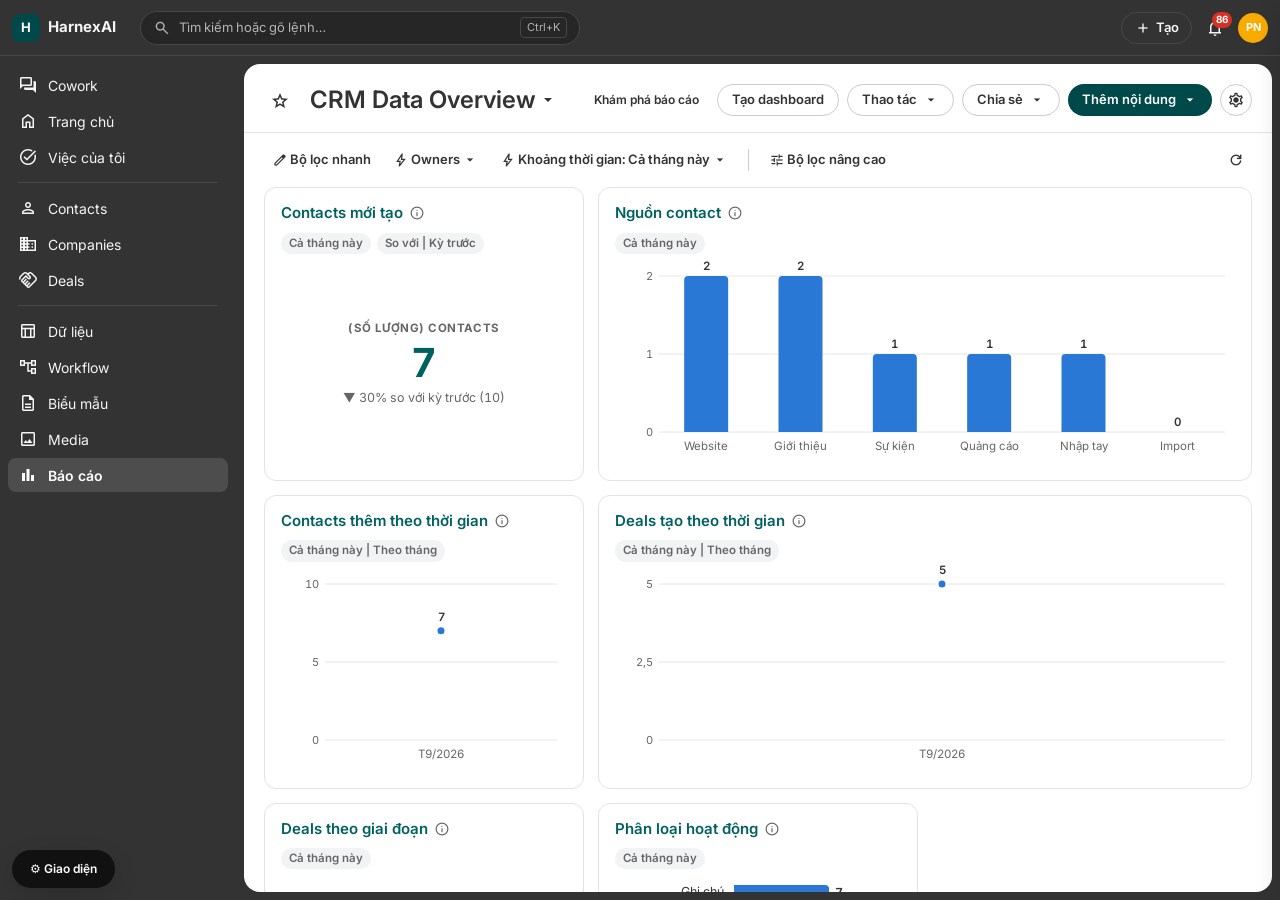
==== commit 61cc2645: "Phần 6 Báo cáo sát HubSpot" ====
--- a/crm-bao-cao-hubspot.html
+++ b/crm-bao-cao-hubspot.html
@@ -14,9 +14,9 @@
    Thẻ báo cáo lấy đúng danh sách trên portal HubSpot của khách (28/09/2026), bỏ thẻ Tickets (ngoài phạm vi).
    Số liệu tính trực tiếp từ dữ liệu mẫu Contacts / Deals / Activities; bấm số hoặc cột để xem danh sách bản ghi.
    Màu biểu đồ: bảng categorical đã kiểm (dataviz), 1 series = 1 màu; trạng thái Open/Won/Lost = 3 slot đầu + nhãn trực tiếp. */
-.viz{--series-1:#2a78d6;--st-open:#2a78d6;--st-won:#1baf7a;--st-lost:#eb6834;--grid:#e6e6e3;--axis:#8a8984;--ink:var(--on-surface);--ink-2:var(--on-surface-variant)}
-@media (prefers-color-scheme:dark){:root:where(:not([data-theme="light"])) .viz{--series-1:#3987e5;--st-open:#3987e5;--st-won:#199e70;--st-lost:#d95926;--grid:#3a3a38;--axis:#8f8e88}}
-:root[data-theme="dark"] .viz{--series-1:#3987e5;--st-open:#3987e5;--st-won:#199e70;--st-lost:#d95926;--grid:#3a3a38;--axis:#8f8e88}
+.viz{--c1:#2a78d6;--c2:#eb6834;--c3:#1baf7a;--c4:#eda100;--c5:#e87ba4;--c6:#008300;--series-1:#2a78d6;--st-open:#2a78d6;--st-won:#1baf7a;--st-lost:#eb6834;--grid:#e6e6e3;--axis:#8a8984;--ink:var(--on-surface);--ink-2:var(--on-surface-variant)}
+@media (prefers-color-scheme:dark){:root:where(:not([data-theme="light"])) .viz{--c1:#3987e5;--c2:#d95926;--c3:#199e70;--c4:#c98500;--c5:#d55181;--c6:#008300;--series-1:#3987e5;--st-open:#3987e5;--st-won:#199e70;--st-lost:#d95926;--grid:#3a3a38;--axis:#8f8e88}}
+:root[data-theme="dark"] .viz{--c1:#3987e5;--c2:#d95926;--c3:#199e70;--c4:#c98500;--c5:#d55181;--c6:#008300;--series-1:#3987e5;--st-open:#3987e5;--st-won:#199e70;--st-lost:#d95926;--grid:#3a3a38;--axis:#8f8e88}
 .frame{overflow:auto}
 .dh{display:flex;align-items:center;gap:10px;padding:18px 20px 14px;border-bottom:1px solid var(--outline-variant);flex-wrap:wrap}
 .dh h1{font-size:24px;font-weight:600}
@@ -65,6 +65,48 @@
 .drl a{display:flex;justify-content:space-between;gap:12px;padding:9px 4px;border-bottom:1px solid var(--outline-variant);font-size:13.5px}
 .drl a b{color:var(--link);font-weight:600}
 .drl a:hover{background:var(--surface-variant)}
+
+/* Phần 6 — clone dashboard HubSpot (khảo sát 29/09/2026): bộ chọn dashboard có tab + tìm, bộ lọc nhanh dạng popover,
+   thẻ báo cáo có thanh công cụ khi rê chuột (kéo để sắp xếp · làm mới · bộ lọc · ⋮), đổi kích thước, gỡ / thêm lại báo cáo. */
+.dg{grid-auto-flow:row dense}
+@media(min-width:1240px){.rc.s2{grid-column:span 2}.rc.s3{grid-column:span 3}}
+@media(min-width:760px) and (max-width:1239px){.rc.s2,.rc.s3{grid-column:span 2}}
+.rc{position:relative}
+.rc h2 a{color:var(--link)}
+.rc h2 a:hover{text-decoration:underline}
+.rc-tb{position:absolute;top:10px;right:10px;display:flex;gap:2px;opacity:0;transition:opacity .12s;background:var(--surface);border-radius:var(--radius-md)}
+.rc:hover .rc-tb,.rc:focus-within .rc-tb{opacity:1}
+.rc-tb button{width:28px;height:28px;border-radius:var(--radius-sm);display:grid;place-items:center;color:var(--on-surface-variant)}
+.rc-tb button:hover{background:var(--surface-2);color:var(--on-surface)}
+.rc .grip{position:absolute;top:12px;left:4px;cursor:grab;color:var(--on-surface-variant);opacity:0;font-size:16px}
+.rc:hover .grip{opacity:1}
+.rc.dragging{opacity:.45}
+.rc.dropt{outline:2px dashed var(--primary);outline-offset:2px}
+.rc .rsz{position:absolute;right:4px;bottom:4px;width:22px;height:22px;border-radius:var(--radius-sm);display:grid;place-items:center;color:var(--on-surface-variant);opacity:0}
+.rc:hover .rsz{opacity:1}
+.rc .rsz:hover{background:var(--surface-2)}
+.chips span[title]{cursor:help}
+.qf2{display:inline-flex;align-items:center;gap:2px;height:30px;padding:0 8px;border-radius:var(--radius-sm);font-size:13px;font-weight:600;color:var(--on-surface)}
+.qf2:hover{background:var(--surface-2)}
+.qf2.on{background:var(--primary-container);color:var(--on-primary-container)}
+.qf2 .ms{font-size:16px}
+#pop{position:absolute;z-index:70;max-height:min(480px,70vh);overflow-y:auto}
+.frame{position:relative}
+.dtabs{display:flex;gap:2px;border-bottom:1px solid var(--outline-variant);margin:-6px -6px 8px;padding:0 6px}
+.dtabs button{height:40px;padding:0 10px;font-size:13px;font-weight:600;color:var(--on-surface-variant);border-bottom:2px solid transparent;white-space:nowrap}
+.dtabs button[aria-selected="true"]{color:var(--on-surface);border-bottom-color:var(--on-surface)}
+.qp-d{display:flex;flex-direction:column;align-items:flex-start;gap:1px;padding:6px 10px;border-radius:var(--radius-sm);text-align:left;width:100%}
+.qp-d:hover{background:var(--surface-2)} .qp-d.cur{background:var(--primary-container);color:var(--on-primary-container)}
+.qp-d b{font-weight:600;font-size:13px} .qp-d small{font-size:11.5px;color:var(--on-surface-variant)}
+.qp-c{display:flex;gap:6px;align-items:center;padding:8px 10px;border-top:1px solid var(--outline-variant);flex-wrap:wrap}
+.qp-c input{height:30px;border:1px solid var(--outline);border-radius:var(--radius-sm);padding:0 6px;background:var(--surface);color:var(--on-surface)}
+.af{display:flex;flex-direction:column;gap:14px}
+.af fieldset{border:1px solid var(--outline-variant);border-radius:var(--radius-md);padding:10px 12px;display:flex;flex-wrap:wrap;gap:6px 14px}
+.af legend{font-size:12px;font-weight:700;color:var(--on-surface-variant);padding:0 4px}
+.af label{display:flex;align-items:center;gap:6px;font-size:13px}
+.star.on .ms{font-variation-settings:'FILL' 1;color:#eda100}
+.rc-empty{display:flex;flex-direction:column;align-items:center;justify-content:center;flex:1;gap:6px;color:var(--on-surface-variant);font-size:13px;padding:20px 0}
+.rc-empty .ms{font-size:30px;max-width:none}
 </style>
 </head>
 <body>
@@ -73,20 +115,19 @@
   <nav class="sidebar" id="sidebar" aria-label="Điều hướng chính"></nav>
   <main class="main"><div class="frame">
     <div class="dh">
-      <button class="btn btn--text btn--icon" data-toast="Đã đánh dấu dashboard yêu thích" aria-label="Yêu thích"><span class="ms">star</span></button>
-      <div style="position:relative"><button class="dsel" id="dBtn" aria-haspopup="menu"><h1 id="dName"></h1><span class="ms">arrow_drop_down</span></button><div class="pop" id="dPop" role="menu" style="top:44px;left:0;width:280px"></div></div>
-      <div class="r"><button class="btn btn--text sm" data-toast="Explore reports: thư viện báo cáo mẫu (ngoài phạm vi)">Khám phá báo cáo</button>
-        <button class="btn btn--secondary" data-toast="Tạo dashboard mới (ngoài phạm vi giai đoạn 2)">Tạo dashboard</button>
-        <button class="btn btn--secondary" data-toast="Thao tác: đổi tên, sao chép, xoá dashboard">Thao tác<span class="ms xs">arrow_drop_down</span></button>
-        <button class="btn btn--secondary" data-toast="Chia sẻ dashboard với nhóm">Chia sẻ<span class="ms xs">arrow_drop_down</span></button>
-        <button class="btn btn--primary" data-toast="Thêm báo cáo vào dashboard (ngoài phạm vi)">Thêm nội dung<span class="ms xs">arrow_drop_down</span></button></div>
+      <button class="btn btn--text btn--icon star" id="favBtn" aria-label="Yêu thích" aria-pressed="false"><span class="ms">star</span></button>
+      <div><button class="dsel" id="dBtn" aria-haspopup="menu"><h1 id="dName"></h1><span class="ms">arrow_drop_down</span></button></div>
+      <div class="r"><button class="btn btn--text sm" data-toast="Khám phá báo cáo: thư viện báo cáo mẫu của HubSpot (ngoài phạm vi)">Khám phá báo cáo</button>
+        <button class="btn btn--secondary" data-toast="Tạo dashboard mới từ mẫu hoặc trống (ngoài phạm vi giai đoạn 2)">Tạo dashboard</button>
+        <button class="btn btn--secondary" id="actBtn">Thao tác<span class="ms xs">arrow_drop_down</span></button>
+        <button class="btn btn--secondary" id="shareBtn">Chia sẻ<span class="ms xs">arrow_drop_down</span></button>
+        <button class="btn btn--primary" id="addBtn">Thêm nội dung<span class="ms xs">arrow_drop_down</span></button>
+        <button class="btn btn--secondary btn--icon" data-toast="Cài đặt dashboard: quyền truy cập, múi giờ hiển thị" aria-label="Cài đặt dashboard"><span class="ms sm">settings</span></button></div>
     </div>
-    <div class="fl"><span class="ms sm" style="color:var(--on-surface-variant)">bolt</span>
-      <select class="qfs" id="fRange" aria-label="Khoảng thời gian"><option value="month">Tháng này</option><option value="quarter" selected>Quý này</option><option value="30">30 ngày qua</option><option value="year">Năm nay</option><option value="all">Mọi thời gian</option></select>
-      <select class="qfs" id="fOwner" aria-label="Owner"><option value="">Tất cả owner</option></select>
-      <span class="sepv"></span><button class="btn btn--text sm" data-toast="Bộ lọc nâng cao theo mọi thuộc tính (như màn danh sách)"><span class="ms xs">tune</span>Bộ lọc nâng cao</button>
-      <button class="btn btn--text btn--icon" id="refresh" aria-label="Làm mới" style="margin-left:auto"><span class="ms sm">refresh</span></button></div>
+    <div class="fl" id="fl"></div>
     <div class="dg viz" id="grid"></div>
+    <div class="pop" id="pop"></div>
+    <p class="nil" style="text-align:right;font-size:12px;padding:0 20px 18px">Theo giờ Việt Nam (UTC+07:00)</p>
   </div></main>
 </div>
 <div class="tip" id="tip" role="tooltip"></div>
@@ -102,33 +143,49 @@
 HX.shell('reports');
 const TODAY = HXC.TODAY, STAGE = HXC.STAGE, CASH = HXC.CASH, CLOSE = HXC.CLOSE, SALE = HXC.SALE;
 const DASH = { crm:'CRM Data Overview', pipe:'Pipeline Overview' };
-const st = { dash: new URLSearchParams(location.search).get('d') === 'pipe' ? 'pipe' : 'crm', range:'quarter', owner:'' };
-$('#fOwner').innerHTML += HX.USERS.map(u => `<option>${u}</option>`).join('');
-$('#dPop').innerHTML = Object.entries(DASH).map(([k, n]) => `<button class="mi" data-dash="${k}"><span class="ms sm">dashboard</span>${n}</button>`).join('');
-
-/* ── Khoảng thời gian ── */
-function range(key = st.range) {
-  const y = TODAY.getFullYear(), m = TODAY.getMonth();
-  if (key === 'month') return [new Date(y, m, 1), new Date(y, m + 1, 1), 'Tháng này'];
-  if (key === 'quarter') { const q = Math.floor(m / 3) * 3; return [new Date(y, q, 1), new Date(y, q + 3, 1), 'Quý này']; }
-  if (key === '30') return [new Date(TODAY.getTime() - 30 * 864e5), new Date(TODAY.getTime() + 864e5), '30 ngày qua'];
-  if (key === 'year') return [new Date(y, 0, 1), new Date(y + 1, 0, 1), 'Năm nay'];
-  return [new Date(2000, 0, 1), new Date(2100, 0, 1), 'Mọi thời gian'];
+/* Trạng thái lưu theo trình duyệt: yêu thích, thứ tự / kích thước / tên / báo cáo đã gỡ của từng dashboard */
+const SK = 'hx-crm-dash-v1';
+let S = {}; try { S = JSON.parse(localStorage.getItem(SK) || '{}'); } catch {}
+S.fav = S.fav || {}; S.recent = S.recent || [];
+const save = () => { try { localStorage.setItem(SK, JSON.stringify(S)); } catch {} };
+const D0 = k => (S[k] = S[k] || { order:null, size:{}, names:{}, hidden:[] });
+const st = { dash: new URLSearchParams(location.search).get('d') === 'pipe' ? 'pipe' : 'crm',
+  f:{ crm:{ range:'month', owners:[], quick:['owner','range'] }, pipe:{ range:'quarter', owners:[], quick:['range','owner'] } }, adv:{ lifecycle:[], goi:[] } };
+const F = () => st.f[st.dash];
+
+/* ── Khoảng thời gian (preset như HubSpot) ── */
+const DATE_P = [['today','Hôm nay'],['yesterday','Hôm qua'],['week','Tuần này'],['lastweek','Tuần trước'],['month','Cả tháng này'],['lastmonth','Tháng trước'],['quarter','Cả quý này'],['lastquarter','Quý trước'],['year','Cả năm nay'],['lastyear','Năm trước'],['d7','7 ngày qua'],['d30','30 ngày qua'],['d90','90 ngày qua'],['all','Mọi thời gian']];
+const fmtD = d => `${d.getDate()}/${d.getMonth() + 1}/${d.getFullYear()}`;
+function range(key = F().range) {
+  const y = TODAY.getFullYear(), m = TODAY.getMonth(), d0 = new Date(y, m, TODAY.getDate()), day = 864e5, wd = (d0.getDay() + 6) % 7, q = Math.floor(m / 3) * 3;
+  if (typeof key === 'object') return [new Date(key.from + 'T00:00:00'), new Date(new Date(key.to + 'T00:00:00').getTime() + day), `${fmtD(new Date(key.from))} – ${fmtD(new Date(key.to))}`];
+  const R = { today:[d0, new Date(+d0 + day)], yesterday:[new Date(+d0 - day), d0], week:[new Date(+d0 - wd * day), new Date(+d0 + (7 - wd) * day)], lastweek:[new Date(+d0 - (wd + 7) * day), new Date(+d0 - wd * day)],
+    month:[new Date(y, m, 1), new Date(y, m + 1, 1)], lastmonth:[new Date(y, m - 1, 1), new Date(y, m, 1)], quarter:[new Date(y, q, 1), new Date(y, q + 3, 1)], lastquarter:[new Date(y, q - 3, 1), new Date(y, q, 1)],
+    year:[new Date(y, 0, 1), new Date(y + 1, 0, 1)], lastyear:[new Date(y - 1, 0, 1), new Date(y, 0, 1)], d7:[new Date(+d0 - 6 * day), new Date(+d0 + day)], d30:[new Date(+d0 - 29 * day), new Date(+d0 + day)], d90:[new Date(+d0 - 89 * day), new Date(+d0 + day)],
+    all:[new Date(2026, 0, 1), new Date(2100, 0, 1)] }[key];
+  return [...R, DATE_P.find(p => p[0] === key)[1]];
 }
 function prevRange() { const [a, b] = range(); const len = b - a; return [new Date(a.getTime() - len), a]; }
+const rangeTip = () => { const [a, b] = range(); return F().range === 'all' ? 'Mọi thời gian' : `Khoảng thời gian: ${fmtD(a)} – ${fmtD(new Date(b - 864e5))}`; };
 const inR = (iso, [a, b]) => iso && new Date(iso) >= a && new Date(iso) < b;
-const ownerOK = v => !st.owner || v === st.owner;
-const months = () => { const out = []; for (let i = 3; i >= 0; i--) { const d = new Date(TODAY.getFullYear(), TODAY.getMonth() - i, 1); out.push([d, new Date(d.getFullYear(), d.getMonth() + 1, 1), `T${d.getMonth() + 1}/${d.getFullYear() % 100}`]); } return out; };
-
-/* ── Dữ liệu cho drill-down ── */
+const ownerOK = v => !F().owners.length || F().owners.includes(v);
+// Các tháng nằm trong khoảng lọc (biểu đồ "theo thời gian", tần suất tháng như HubSpot)
+function monthsIn() { let [a, b] = range(); if (F().range === 'all') { a = new Date(2026, 6, 1); b = new Date(TODAY.getFullYear(), TODAY.getMonth() + 1, 1); }
+  const out = []; let d = new Date(a.getFullYear(), a.getMonth(), 1);
+  while (d < b && out.length < 12) { const n = new Date(d.getFullYear(), d.getMonth() + 1, 1); out.push([new Date(Math.max(d, a)), new Date(Math.min(n, b)), `T${d.getMonth() + 1}/${d.getFullYear()}`]); d = n; }
+  return out; }
+
+/* ── Dữ liệu cho drill-down / xuất CSV ── */
 const DRILL = {}; let dn = 0;
 const drill = (title, rows) => { const k = 'd' + (++dn); DRILL[k] = { title, rows }; return k; };
-const rowC = c => ({ href: HXC.url('contact', c.id), name: HXC.fullName(c), sub: HXC.dOnly(c.createdAt) });
-const rowD = d => ({ href: HXC.url('deal', d.id), name: `${HX.title(d)} · ${d.values.t_n_deal || ''}`, sub: HX.F[CASH] ? (HX.fmt(d.values[CASH], HX.F[CASH]) || '—') : '' });
+const rowC = c => ({ href: HXC.url('contact', c.id), name: HXC.fullName(c), sub: HXC.dOnly(c.createdAt), cols:{ 'Tên': HXC.fullName(c), 'Email': c.values.email || '', 'Owner': c.values.owner || '', 'Nguồn': c.values.source || '', 'Lifecycle': c.values.lifecycle || '', 'Ngày tạo': HXC.dOnly(c.createdAt) } });
+const rowD = d => ({ href: HXC.url('deal', d.id), name: `${HX.title(d)} · ${d.values.t_n_deal || ''}`, sub: HX.F[CASH] ? (HX.fmt(d.values[CASH], HX.F[CASH]) || '—') : '',
+  cols:{ 'Mã Deal': HX.title(d), 'Tên Deal': d.values.t_n_deal || '', 'Giai đoạn': d.values[STAGE] || '', 'Amount': d.values[CASH] ?? '', 'Ngày chốt': d.values[CLOSE] || '', 'Sale phụ trách': d.values[SALE] || '', 'Ngày tạo': HXC.dOnly(d.createdAt) } });
 const rowA = a => { const t = a.deals && a.deals[0] ? ['deal', a.deals[0]] : a.contacts && a.contacts[0] ? ['contact', a.contacts[0]] : ['company', (a.companies || [])[0]];
-  return { href: HXC.url(t[0], t[1]), name: `${a.title || a.body || ''}`.slice(0, 70), sub: `${a.by} · ${HXC.dOnly(a.at)}` }; };
-
-/* ── Biểu đồ SVG (mark mảnh, đầu bo 4px, lưới nhạt, 1 series 1 màu) ── */
+  return { href: HXC.url(t[0], t[1]), name: `${a.title || a.body || ''}`.slice(0, 70), sub: `${a.by} · ${HXC.dOnly(a.at)}`, cols:{ 'Loại': a.type, 'Nội dung': a.title || a.body || '', 'Người thực hiện': a.by, 'Thời điểm': HXC.dt(a.at) } }; };
+
+/* ── Biểu đồ (mark mảnh, đầu bo 4px, lưới nhạt; 1 series = 1 màu; nhiều hạng mục = bảng categorical đã kiểm + nhãn trực tiếp) ── */
+const CAT = ['var(--c1)','var(--c2)','var(--c3)','var(--c4)','var(--c5)','var(--c6)'];
 const nf = v => Number(v).toLocaleString('vi-VN');
 const money = v => { v = Number(v) || 0; return v >= 1e9 ? (v / 1e9).toLocaleString('vi-VN', {maximumFractionDigits:2}) + ' tỷ' : v >= 1e6 ? (v / 1e6).toLocaleString('vi-VN', {maximumFractionDigits:1}) + ' tr' : nf(v); };
 const nice = m => { if (m <= 0) return 1; const p = Math.pow(10, Math.floor(Math.log10(m))); const n = m / p; return (n <= 1 ? 1 : n <= 2 ? 2 : n <= 5 ? 5 : 10) * p; };
@@ -141,110 +198,228 @@
 const vcol = (rows, opts = {}) => { const k = 'c' + (++cn); CH[k] = [rows, opts]; return `<div class="ch-host" data-chart="${k}" style="min-height:204px"></div>`; };
 function drawCharts() { document.querySelectorAll('.ch-host').forEach(h => { const [rows, o] = CH[h.dataset.chart]; h.innerHTML = vcolSvg(rows, o, Math.max(260, h.clientWidth)); }); }
 function vcolSvg(rows, { fmt = nf, title, line = false } = {}, W = 480) {
-  const H = 200, l = 36, b = 170, t = 14, pw = W - l - 10, mx = nice(Math.max(1, ...rows.map(r => r.value))), step = pw / rows.length;
+  const H = 200, l = 44, b = 170, t = 14, pw = W - l - 10, mx = nice(Math.max(1, ...rows.map(r => r.value))), step = pw / Math.max(1, rows.length);
   const ticks = [0, .5, 1].map(f => f * mx), Y = v => b - v / mx * (b - t);
   const grid = ticks.map(v => `<line x1="${l}" x2="${W - 10}" y1="${Y(v)}" y2="${Y(v)}" stroke="var(--grid)"/><text x="${l - 6}" y="${Y(v) + 4}" text-anchor="end" font-size="11" fill="var(--ink-2)">${esc(fmt(v))}</text>`).join('');
   const labels = rows.map((r, i) => `<text x="${l + step * i + step / 2}" y="${b + 18}" text-anchor="middle" font-size="11.5" fill="var(--ink-2)">${esc(r.label)}</text>`).join('');
   if (line) { const pts = rows.map((r, i) => [l + step * i + step / 2, Y(r.value)]);
-    return `<svg viewBox="0 0 ${W} ${H + 4}" role="img" aria-label="${esc(title || '')}">${grid}${labels}<path d="${pts.map((p, i) => (i ? 'L' : 'M') + p[0] + ' ' + p[1]).join('')}" fill="none" stroke="var(--series-1)" stroke-width="2"/>
+    return `<svg viewBox="0 0 ${W} ${H + 4}" role="img" aria-label="${esc(title || '')}">${grid}${labels}${pts.length > 1 ? `<path d="${pts.map((p, i) => (i ? 'L' : 'M') + p[0] + ' ' + p[1]).join('')}" fill="none" stroke="var(--series-1)" stroke-width="2"/>` : ''}
       ${rows.map((r, i) => `<g data-tip="${esc(r.label)}: ${esc(fmt(r.value))}" ${r.drill ? `data-drill="${r.drill}"` : ''}><rect x="${pts[i][0] - step / 2}" y="${t}" width="${step}" height="${b - t}" fill="transparent"/><circle cx="${pts[i][0]}" cy="${pts[i][1]}" r="4.5" fill="var(--series-1)" stroke="var(--surface)" stroke-width="2"/><text x="${pts[i][0]}" y="${pts[i][1] - 10}" text-anchor="middle" font-size="11.5" font-weight="600" fill="var(--ink)">${esc(fmt(r.value))}</text></g>`).join('')}</svg>`; }
   const bw = Math.min(44, step * .55);
   return `<svg viewBox="0 0 ${W} ${H + 4}" role="img" aria-label="${esc(title || '')}">${grid}${labels}${rows.map((r, i) => { const x = l + step * i + step / 2 - bw / 2, h = b - Y(r.value);
     return `<g data-tip="${esc(r.label)}: ${esc(fmt(r.value))}" ${r.drill ? `data-drill="${r.drill}"` : ''}><rect x="${x - 6}" y="${t}" width="${bw + 12}" height="${b - t}" fill="transparent"/>${h > 0 ? `<path d="M${x} ${b}v-${Math.max(0, h - 4)}a4 4 0 0 1 4 -4h${bw - 8}a4 4 0 0 1 4 4v${Math.max(0, h - 4)}z" fill="var(--series-1)"/>` : ''}
       <text x="${x + bw / 2}" y="${Y(r.value) - 6}" text-anchor="middle" font-size="11.5" font-weight="600" fill="var(--ink)">${esc(fmt(r.value))}</text></g>`; }).join('')}</svg>`;
 }
-function donut(parts, title) {
-  const tot = parts.reduce((s, p) => s + p.value, 0) || 1, R = 70, r = 44, cx = 90, cy = 90; let a0 = -Math.PI / 2;
-  const arcs = parts.filter(p => p.value).map(p => { const a1 = a0 + p.value / tot * Math.PI * 2 - (parts.filter(q => q.value).length > 1 ? .03 : 0);
+function donut(parts, title, unit = 'deal') {
+  const tot = parts.reduce((s, p) => s + p.value, 0);
+  if (!tot) return `<div class="rc-empty"><span class="ms">donut_large</span>Không có dữ liệu trong khoảng thời gian này</div>`;
+  const R = 70, r = 44, cx = 90, cy = 90; let a0 = -Math.PI / 2; const nz = parts.filter(q => q.value);
+  const arcs = nz.map(p => { const a1 = a0 + p.value / tot * Math.PI * 2 - (nz.length > 1 ? .03 : 0);
     const P = (a, rr) => [cx + rr * Math.cos(a), cy + rr * Math.sin(a)], lg = a1 - a0 > Math.PI ? 1 : 0;
-    const d = parts.filter(q => q.value).length === 1 ? `M${cx} ${cy - R}a${R} ${R} 0 1 1 -.01 0zM${cx} ${cy - r}a${r} ${r} 0 1 0 .01 0z`
-      : `M${P(a0, R)}A${R} ${R} 0 ${lg} 1 ${P(a1, R)}L${P(a1, r)}A${r} ${r} 0 ${lg} 0 ${P(a0, r)}z`;
+    const d = nz.length === 1 ? `M${cx} ${cy - R}a${R} ${R} 0 1 1 -.01 0zM${cx} ${cy - r}a${r} ${r} 0 1 0 .01 0z` : `M${P(a0, R)}A${R} ${R} 0 ${lg} 1 ${P(a1, R)}L${P(a1, r)}A${r} ${r} 0 ${lg} 0 ${P(a0, r)}z`;
     const out = `<path d="${d}" fill="${p.color}" fill-rule="evenodd" data-tip="${esc(p.label)}: ${p.value} (${Math.round(p.value / tot * 100)}%)" ${p.drill ? `data-drill="${p.drill}"` : ''}/>`; a0 = a1 + .03; return out; }).join('');
-  return `<svg viewBox="0 0 180 180" style="max-width:190px;margin:0 auto" role="img" aria-label="${esc(title)}">${arcs}<text x="90" y="88" text-anchor="middle" font-size="22" font-weight="700" fill="var(--ink)">${parts.reduce((s, p) => s + p.value, 0)}</text><text x="90" y="106" text-anchor="middle" font-size="11" fill="var(--ink-2)">deal</text></svg>
-    <div class="lg">${parts.map(p => `<span><i style="background:${p.color}"></i>${esc(p.label)} · <b>${p.value}</b> (${Math.round(p.value / tot * 100)}%)</span>`).join('')}</div>`;
-}
-const card = (title, info, chips, body, cls = '') => `<section class="rc ${cls}"><h2>${esc(title)}<span class="ms" title="${esc(info)}">info</span></h2><div class="chips">${chips.map(c => `<span>${esc(c)}</span>`).join('')}</div>${body}</section>`;
+  return `<svg viewBox="0 0 180 180" style="max-width:190px;margin:0 auto" role="img" aria-label="${esc(title)}">${arcs}<text x="90" y="88" text-anchor="middle" font-size="22" font-weight="700" fill="var(--ink)">${tot}</text><text x="90" y="106" text-anchor="middle" font-size="11" fill="var(--ink-2)">${unit}</text></svg>
+    <div class="lg">${parts.map(p => `<span ${p.drill ? `data-drill="${p.drill}" style="cursor:pointer"` : ''}><i style="background:${p.color}"></i>${esc(p.label)} · <b>${p.value}</b> (${Math.round(p.value / tot * 100)}%)</span>`).join('')}</div>`;
+}
 const kpi = (label, v, prevV, k) => { const d = prevV ? Math.round((v - prevV) / prevV * 100) : null;
-  return `<div class="kpi"><small>${label}</small><button data-drill="${k}" aria-label="Xem danh sách">${nf(v)}</button>${st.range === 'all' ? '' : `<span class="dl">${d === null ? 'Kỳ trước: 0' : `${d >= 0 ? '▲' : '▼'} ${Math.abs(d)}% so với kỳ trước (${prevV})`}</span>`}</div>`; };
-
-/* ── CRM Data Overview ── */
-function crm() {
-  const R = range(), P = prevRange(), rl = R[2], M = months();
-  const C = HXC.list('contact').filter(c => ownerOK(c.values.owner)), D = HX.api.list().filter(d => ownerOK(d.values[SALE]));
+  return `<div class="kpi"><small>${label}</small><button data-drill="${k}" aria-label="Xem danh sách">${nf(v)}</button>${F().range === 'all' ? '' : `<span class="dl">${d === null ? 'Kỳ trước: 0' : `${d >= 0 ? '▲' : '▼'} ${Math.abs(d)}% so với kỳ trước (${prevV})`}</span>`}</div>`; };
+
+/* ── Danh mục báo cáo của từng dashboard (đúng danh sách trên portal HubSpot; bỏ 2 thẻ Tickets — ngoài phạm vi) ── */
+function data() {
+  const C = HXC.list('contact').filter(c => ownerOK(c.values.owner) && (!st.adv.lifecycle.length || st.adv.lifecycle.includes(c.values.lifecycle)));
+  const D = HX.api.list().filter(d => ownerOK(d.values[SALE]) && (!st.adv.goi.length || st.adv.goi.includes(d.values.g_i_d_ch_v_m_c_ti_u)));
   const A = [...HXC.db().activities].filter(a => ownerOK(a.by));
-  const newC = C.filter(c => inR(c.createdAt, R)), prevC = C.filter(c => inR(c.createdAt, P));
-  const src = HXC.SOURCES.map(s => ({ label:s, value: newC.filter(c => c.values.source === s).length })).map(r => ({ ...r, drill: drill(`Contacts nguồn ${r.label} · ${rl}`, newC.filter(c => c.values.source === r.label).map(rowC)) }));
-  const cOver = M.map(([a, b, l]) => { const x = C.filter(c => inR(c.createdAt, [a, b])); return { label:l, value:x.length, drill: drill(`Contacts tạo ${l}`, x.map(rowC)) }; });
-  const dOver = M.map(([a, b, l]) => { const x = D.filter(d => inR(d.createdAt, [a, b])); return { label:l, value:x.length, drill: drill(`Deals tạo ${l}`, x.map(rowD)) }; });
-  const dR = D.filter(d => inR(d.createdAt, R));
-  const byStage = HX.STAGES.map(s => { const x = dR.filter(d => d.values[STAGE] === s); return { label:s, value:x.length, drill: drill(`Deals ở ${s} · ${rl}`, x.map(rowD)) }; });
-  const aR = A.filter(a => inR(a.at, R));
-  const TY = [['NOTE','Ghi chú'],['TASK','Task'],['MEETING','Cuộc họp'],['CALL','Cuộc gọi']];
-  const byType = TY.map(([k, l]) => { const x = aR.filter(a => a.type === k); return { label:l, value:x.length, drill: drill(`${l} · ${rl}`, x.map(rowA)) }; });
-  const team = HX.USERS.filter(u => ownerOK(u)).map(u => ({ u, cells: TY.map(([k, l]) => { const x = aR.filter(a => a.by === u && a.type === k); return { v:x.length, drill: drill(`${l} của ${u} · ${rl}`, x.map(rowA)) }; }) }));
-  return [
-    card('Contacts mới tạo', 'Số contact được tạo trong khoảng thời gian, so với kỳ liền trước', [rl, 'So với kỳ trước'], kpi('(SỐ LƯỢNG) CONTACTS', newC.length, prevC.length, drill(`Contacts tạo · ${rl}`, newC.map(rowC)))),
-    card('Nguồn contact', 'Contacts mới theo thuộc tính Nguồn', [rl], vcol(src, { title:'Nguồn contact' }), 'w2'),
-    card('Contacts thêm theo thời gian', 'Số contact tạo mới theo tháng', ['4 tháng gần nhất', 'Theo tháng'], vcol(cOver, { title:'Contacts theo tháng', line:true })),
-    card('Deals tạo theo thời gian', 'Số deal tạo mới theo tháng', ['4 tháng gần nhất', 'Theo tháng'], vcol(dOver, { title:'Deals theo tháng' })),
-    card('Deals theo giai đoạn', 'Deals tạo trong kỳ, nhóm theo Giai Đoạn Pipeline', [rl], hbar(byStage, { title:'Deals theo giai đoạn' })),
-    card('Phân loại hoạt động', 'Số hoạt động ghi nhận theo loại', [rl], hbar(byType, { title:'Hoạt động theo loại' })),
-    card('Tổng hợp hoạt động theo nhóm', 'Số hoạt động của từng người theo loại', [rl], `<table class="tt"><thead><tr><th>Người thực hiện</th>${TY.map(([, l]) => `<th>${l}</th>`).join('')}<th>Tổng</th></tr></thead>
-      <tbody>${team.map(t => `<tr><td>${esc(t.u)}</td>${t.cells.map(c => `<td>${c.v ? `<button data-drill="${c.drill}">${c.v}</button>` : '0'}</td>`).join('')}<td><b>${t.cells.reduce((s, c) => s + c.v, 0)}</b></td></tr>`).join('')}</tbody></table>`, 'w2'),
-  ].join('');
-}
-
-/* ── Pipeline Overview ── */
-function pipe() {
-  const R = range(), P = prevRange(), rl = R[2], M = months();
-  const D = HX.api.list().filter(d => ownerOK(d.values[SALE]));
-  const closed = d => [HXC.WON, HXC.LOST].includes(d.values[STAGE]);
-  const created = D.filter(d => inR(d.createdAt, R)), createdP = D.filter(d => inR(d.createdAt, P));
-  const closedR = D.filter(d => closed(d) && inR(d.values[CLOSE], R)), closedP = D.filter(d => closed(d) && inR(d.values[CLOSE], P));
-  const open = created.filter(d => !closed(d)), won = created.filter(d => d.values[STAGE] === HXC.WON), lost = created.filter(d => d.values[STAGE] === HXC.LOST);
-  const wonR = D.filter(d => d.values[STAGE] === HXC.WON && inR(d.values[CLOSE], R));
-  const perf = HX.USERS.filter(u => ownerOK(u)).map(u => { const x = wonR.filter(d => d.values[SALE] === u); return { label:u, value:x.reduce((s, d) => s + (Number(d.values[CASH]) || 0), 0), drill: drill(`Deals thắng của ${u} · ${rl}`, x.map(rowD)) }; });
-  const S = HX.STAGES.slice(0, 5);
-  const funnel = S.map((s, i) => { const x = created.filter(d => { const k = HX.STAGES.indexOf(d.values[STAGE]); return k >= i && k <= 4; }); return { label:s, value:x.length, drill: drill(`Deals đã tới ${s} · ${rl}`, x.map(rowD)) }; });
-  const ttc = M.map(([a, b, l]) => { const x = D.filter(d => d.values[STAGE] === HXC.WON && inR(d.values[CLOSE], [a, b]));
-    const avg = x.length ? Math.round(x.reduce((s, d) => s + (new Date(d.values[CLOSE]) - new Date(d.createdAt)) / 864e5, 0) / x.length) : 0; return { label:l, value:Math.max(0, avg), drill: drill(`Deals thắng chốt ${l}`, x.map(rowD)) }; });
-  return [
-    card('Deals đã tạo', 'Số deal tạo trong kỳ', [rl], kpi('(SỐ LƯỢNG) DEALS', created.length, createdP.length, drill(`Deals tạo · ${rl}`, created.map(rowD)))),
-    card('Deals đã đóng', 'Deal ở Closed Won hoặc Closed Lost, ngày chốt trong kỳ', [rl, 'Bộ lọc (1)'], kpi('(SỐ LƯỢNG) DEALS', closedR.length, closedP.length, drill(`Deals đóng · ${rl}`, closedR.map(rowD)))),
-    card('Deals theo trạng thái', 'Deals tạo trong kỳ: đang mở, thắng, thua', [rl], donut([
-      { label:'Đang mở', value:open.length, color:'var(--st-open)', drill: drill('Deals đang mở', open.map(rowD)) },
-      { label:'Thắng', value:won.length, color:'var(--st-won)', drill: drill('Deals thắng', won.map(rowD)) },
-      { label:'Thua', value:lost.length, color:'var(--st-lost)', drill: drill('Deals thua', lost.map(rowD)) }], 'Deals theo trạng thái')),
-    card('Hiệu quả sale theo giá trị chốt', 'Tổng Cash-In của deal Closed Won theo Sale phụ trách', [rl, 'Bộ lọc (1)'], hbar(perf, { fmt: v => money(v) + ' ₫', title:'Giá trị chốt theo sale' }), 'w2'),
-    card('Tiến trình deal qua các giai đoạn', 'Số deal đã tới hoặc vượt qua từng giai đoạn (không tính Closed Lost)', [rl], hbar(funnel, { title:'Phễu giai đoạn' }) + `<div class="nil" style="font-size:12px">Tỷ lệ chuyển từ giai đoạn 1 sang Won: ${funnel[0].value ? Math.round(funnel[4].value / funnel[0].value * 100) : 0}%</div>`),
-    card('Thời gian chốt trung bình', 'Số ngày trung bình từ lúc tạo đến Ngày Dự Kiến Chốt của deal Closed Won, theo tháng chốt', ['4 tháng gần nhất', 'Theo tháng'], vcol(ttc, { fmt: v => v + ' ngày', title:'Thời gian chốt trung bình', line:true }), 'w2'),
-  ].join('');
-}
-
+  return { C, D, A, R: range(), P: prevRange(), M: monthsIn() };
+}
+const REPORTS = {
+  crm: [
+    { id:'newc', title:'Contacts mới tạo', info:'Số contact được tạo trong khoảng thời gian, so với kỳ liền trước', size:1, list:'crm-contacts-hubspot.html', cmp:true,
+      run: ({ C, R, P }) => { const x = C.filter(c => inR(c.createdAt, R)), p = C.filter(c => inR(c.createdAt, P)); const k = drill('Contacts mới tạo', x.map(rowC)); return { body: kpi('(SỐ LƯỢNG) CONTACTS', x.length, p.length, k), k }; } },
+    { id:'src', title:'Nguồn contact', info:'Contacts mới theo thuộc tính Nguồn (HubSpot: Record source)', size:2, list:'crm-contacts-hubspot.html',
+      run: ({ C, R }) => { const x = C.filter(c => inR(c.createdAt, R)); const rows = HXC.SOURCES.map(s => ({ label:s, value: x.filter(c => c.values.source === s).length })).map(r => ({ ...r, drill: drill(`Contacts nguồn ${r.label}`, x.filter(c => c.values.source === r.label).map(rowC)) }));
+        return { body: vcol(rows, { title:'Nguồn contact' }), k: drill('Nguồn contact', x.map(rowC)) }; } },
+    { id:'cover', title:'Contacts thêm theo thời gian', info:'Số contact tạo mới theo tháng', size:1, list:'crm-contacts-hubspot.html', freq:true,
+      run: ({ C, M }) => { const rows = M.map(([a, b, l]) => { const x = C.filter(c => inR(c.createdAt, [a, b])); return { label:l, value:x.length, drill: drill(`Contacts tạo ${l}`, x.map(rowC)) }; });
+        return { body: vcol(rows, { title:'Contacts theo tháng', line:true }), k: drill('Contacts theo tháng', M.flatMap(([a, b]) => C.filter(c => inR(c.createdAt, [a, b])).map(rowC))) }; } },
+    { id:'dover', title:'Deals tạo theo thời gian', info:'Số deal tạo mới theo tháng', size:2, list:'crm-giao-dich-hubspot.html', freq:true,
+      run: ({ D, M }) => { const rows = M.map(([a, b, l]) => { const x = D.filter(d => inR(d.createdAt, [a, b])); return { label:l, value:x.length, drill: drill(`Deals tạo ${l}`, x.map(rowD)) }; });
+        return { body: vcol(rows, { title:'Deals theo tháng', line:true }), k: drill('Deals theo tháng', M.flatMap(([a, b]) => D.filter(d => inR(d.createdAt, [a, b])).map(rowD))) }; } },
+    { id:'stage', title:'Deals theo giai đoạn', info:'Deals tạo trong kỳ, nhóm theo Giai Đoạn Pipeline', size:1, list:'crm-giao-dich-hubspot.html',
+      run: ({ D, R }) => { const x = D.filter(d => inR(d.createdAt, R)); const parts = HX.STAGES.map((s, i) => { const y = x.filter(d => d.values[STAGE] === s); return { label:s, value:y.length, color: CAT[i % 6], drill: drill(`Deals ở ${s}`, y.map(rowD)) }; });
+        return { body: donut(parts, 'Deals theo giai đoạn'), k: drill('Deals theo giai đoạn', x.map(rowD)) }; } },
+    { id:'atype', title:'Phân loại hoạt động', info:'Số hoạt động ghi nhận theo loại', size:1, list:null,
+      run: ({ A, R }) => { const x = A.filter(a => inR(a.at, R)); const rows = [['NOTE','Ghi chú'],['TASK','Task'],['MEETING','Cuộc họp'],['CALL','Cuộc gọi']].map(([k, l]) => { const y = x.filter(a => a.type === k); return { label:l, value:y.length, drill: drill(`${l}`, y.map(rowA)) }; });
+        return { body: hbar(rows, { title:'Hoạt động theo loại' }), k: drill('Hoạt động', x.map(rowA)) }; } },
+    { id:'team', title:'Tổng hợp hoạt động theo nhóm', info:'Số hoạt động của từng người theo loại', size:2, list:null,
+      run: ({ A, R }) => { const TY = [['NOTE','Ghi chú'],['TASK','Task'],['MEETING','Cuộc họp'],['CALL','Cuộc gọi']], x = A.filter(a => inR(a.at, R));
+        const team = HX.USERS.filter(u => ownerOK(u)).map(u => ({ u, cells: TY.map(([k, l]) => { const y = x.filter(a => a.by === u && a.type === k); return { v:y.length, drill: drill(`${l} của ${u}`, y.map(rowA)) }; }) }));
+        return { body: `<table class="tt"><thead><tr><th>Người thực hiện</th>${TY.map(([, l]) => `<th>${l}</th>`).join('')}<th>Tổng</th></tr></thead><tbody>${team.map(t => `<tr><td>${esc(t.u)}</td>${t.cells.map(c => `<td>${c.v ? `<button data-drill="${c.drill}">${c.v}</button>` : '0'}</td>`).join('')}<td><b>${t.cells.reduce((s, c) => s + c.v, 0)}</b></td></tr>`).join('')}</tbody></table>`, k: drill('Hoạt động của nhóm', x.map(rowA)) }; } },
+  ],
+  pipe: [
+    { id:'dcr', title:'Deals đã tạo', info:'Số deal tạo trong kỳ', size:1, list:'crm-giao-dich-hubspot.html', cmp:true,
+      run: ({ D, R, P }) => { const x = D.filter(d => inR(d.createdAt, R)), p = D.filter(d => inR(d.createdAt, P)); const k = drill('Deals đã tạo', x.map(rowD)); return { body: kpi('(SỐ LƯỢNG) DEALS', x.length, p.length, k), k }; } },
+    { id:'dcl', title:'Deals đã đóng', info:'Deal ở Closed Won hoặc Closed Lost, ngày chốt trong kỳ', size:1, list:'crm-giao-dich-hubspot.html', filt:1, cmp:true,
+      run: ({ D, R, P }) => { const cl = d => [HXC.WON, HXC.LOST].includes(d.values[STAGE]); const x = D.filter(d => cl(d) && inR(d.values[CLOSE], R)), p = D.filter(d => cl(d) && inR(d.values[CLOSE], P)); const k = drill('Deals đã đóng', x.map(rowD)); return { body: kpi('(SỐ LƯỢNG) DEALS', x.length, p.length, k), k }; } },
+    { id:'dst', title:'Deals theo trạng thái', info:'Deals tạo trong kỳ: đang mở, thắng, thua', size:1, list:'crm-giao-dich-hubspot.html',
+      run: ({ D, R }) => { const x = D.filter(d => inR(d.createdAt, R)), cl = d => [HXC.WON, HXC.LOST].includes(d.values[STAGE]);
+        const open = x.filter(d => !cl(d)), won = x.filter(d => d.values[STAGE] === HXC.WON), lost = x.filter(d => d.values[STAGE] === HXC.LOST);
+        return { body: donut([{ label:'Đang mở', value:open.length, color:'var(--st-open)', drill: drill('Deals đang mở', open.map(rowD)) }, { label:'Thắng', value:won.length, color:'var(--st-won)', drill: drill('Deals thắng', won.map(rowD)) }, { label:'Thua', value:lost.length, color:'var(--st-lost)', drill: drill('Deals thua', lost.map(rowD)) }], 'Deals theo trạng thái'), k: drill('Deals theo trạng thái', x.map(rowD)) }; } },
+    { id:'perf', title:'Hiệu quả sale theo giá trị chốt', info:'Tổng Cash-In của deal Closed Won theo Sale phụ trách', size:2, list:'crm-giao-dich-hubspot.html', filt:1,
+      run: ({ D, R }) => { const won = D.filter(d => d.values[STAGE] === HXC.WON && inR(d.values[CLOSE], R));
+        const rows = HX.USERS.filter(u => ownerOK(u)).map(u => { const x = won.filter(d => d.values[SALE] === u); return { label:u, value:x.reduce((s, d) => s + (Number(d.values[CASH]) || 0), 0), drill: drill(`Deals thắng của ${u}`, x.map(rowD)) }; });
+        return { body: hbar(rows, { fmt: v => money(v) + ' ₫', title:'Giá trị chốt theo sale' }), k: drill('Deals thắng', won.map(rowD)) }; } },
+    { id:'fun', title:'Tiến trình deal qua các giai đoạn', info:'Số deal đã tới hoặc vượt qua từng giai đoạn (không tính Closed Lost)', size:2, list:'crm-giao-dich-hubspot.html',
+      run: ({ D, R }) => { const x = D.filter(d => inR(d.createdAt, R)), SS = HX.STAGES.slice(0, 5);
+        const rows = SS.map((s, i) => { const y = x.filter(d => { const k = HX.STAGES.indexOf(d.values[STAGE]); return k >= i && k <= 4; }); return { label:s, value:y.length, drill: drill(`Deals đã tới ${s}`, y.map(rowD)) }; });
+        return { body: hbar(rows, { title:'Phễu giai đoạn' }) + `<div class="nil" style="font-size:12px">Tỷ lệ chuyển từ giai đoạn 1 sang Won: ${rows[0].value ? Math.round(rows[4].value / rows[0].value * 100) : 0}%</div>`, k: drill('Deals trong phễu', x.map(rowD)) }; } },
+    { id:'ttc', title:'Thời gian chốt trung bình', info:'Số ngày trung bình từ lúc tạo đến Ngày Dự Kiến Chốt của deal Closed Won, theo tháng chốt', size:1, list:'crm-giao-dich-hubspot.html', freq:true,
+      run: ({ D, M }) => { const rows = M.map(([a, b, l]) => { const x = D.filter(d => d.values[STAGE] === HXC.WON && inR(d.values[CLOSE], [a, b]));
+          const avg = x.length ? Math.round(x.reduce((s, d) => s + (new Date(d.values[CLOSE]) - new Date(d.createdAt)) / 864e5, 0) / x.length) : 0; return { label:l, value:Math.max(0, avg), drill: drill(`Deals thắng chốt ${l}`, x.map(rowD)) }; });
+        return { body: vcol(rows, { fmt: v => v + ' ngày', title:'Thời gian chốt trung bình', line:true }), k: drill('Deals thắng', D.filter(d => d.values[STAGE] === HXC.WON).map(rowD)) }; } },
+  ],
+};
+const reportsOf = k => { const d = D0(k), all = REPORTS[k]; const ord = d.order || all.map(r => r.id); return ord.map(id => all.find(r => r.id === id)).filter(Boolean).concat(all.filter(r => !ord.includes(r.id))).filter(r => !d.hidden.includes(r.id)); };
+
+/* ── Vẽ ── */
+function renderFilters() {
+  const f = F(), on = { owner: f.owners.length > 0, range: true };
+  const lbl = { owner: f.owners.length ? `${st.dash === 'pipe' ? 'Deal owner' : 'Owners'}: ${f.owners.map(u => u === HXC.ME ? 'Tôi' : u).join(', ')}` : (st.dash === 'pipe' ? 'Deal owner' : 'Owners'), range: `Khoảng thời gian: ${range()[2]}` };
+  const advN = st.adv.lifecycle.length + st.adv.goi.length;
+  $('#fl').innerHTML = `<button class="qf2" id="qEdit"><span class="ms">edit</span>Bộ lọc nhanh</button>`
+    + f.quick.map(k => `<button class="qf2 ${k === 'owner' && on.owner ? 'on' : ''}" data-q="${k}"><span class="ms">bolt</span>${esc(lbl[k])}<span class="ms">arrow_drop_down</span></button>`).join('')
+    + `<span class="sepv"></span><button class="qf2 ${advN ? 'on' : ''}" id="advBtn"><span class="ms">tune</span>Bộ lọc nâng cao${advN ? ` (${advN})` : ''}</button>`
+    + (f.owners.length || advN || f.range !== (st.dash === 'pipe' ? 'quarter' : 'month') ? `<button class="fclear" id="fClr" style="font-size:12px;font-weight:600;color:var(--link)">Đặt lại</button>` : '')
+    + `<button class="btn btn--text btn--icon" id="refresh" aria-label="Làm mới" title="Làm mới" style="margin-left:auto"><span class="ms sm">refresh</span></button>`;
+}
 function render() {
   dn = 0; cn = 0; Object.keys(DRILL).forEach(k => delete DRILL[k]); Object.keys(CH).forEach(k => delete CH[k]);
-  $('#dName').textContent = DASH[st.dash]; document.title = `${DASH[st.dash]} — Báo cáo`;
-  $('#grid').innerHTML = st.dash === 'crm' ? crm() : pipe();
+  const d = D0(st.dash); $('#dName').textContent = DASH[st.dash]; document.title = `${DASH[st.dash]} — Báo cáo`;
+  $('#favBtn').classList.toggle('on', !!S.fav[st.dash]); $('#favBtn').setAttribute('aria-pressed', !!S.fav[st.dash]);
+  S.recent = [st.dash, ...S.recent.filter(x => x !== st.dash)]; save();
+  renderFilters();
+  const ctx = data(), rl = range()[2];
+  const list = reportsOf(st.dash);
+  $('#grid').innerHTML = list.length ? list.map(r => { const out = r.run(ctx); r._k = out.k; const size = d.size[r.id] || r.size;
+    const chips = [`<span title="${esc(rangeTip())}">${esc(rl)}${r.freq ? ' | Theo tháng' : ''}</span>`, ...(r.cmp && F().range !== 'all' ? ['<span>So với | Kỳ trước</span>'] : []), ...(r.filt ? [`<span title="${r.id === 'dcl' ? 'Giai đoạn là Closed Won hoặc Closed Lost' : 'Giai đoạn là Closed Won'}">Bộ lọc (${r.filt})</span>`] : [])];
+    return `<section class="rc s${size}" draggable="false" data-rid="${r.id}"><span class="ms grip" data-grip title="Kéo để sắp xếp" aria-hidden="true">drag_indicator</span>
+      <h2>${r.list ? `<a href="${r.list}" title="Mở danh sách">${esc(d.names[r.id] || r.title)}</a>` : esc(d.names[r.id] || r.title)}<span class="ms" title="${esc(r.info)}">info</span></h2>
+      <div class="rc-tb"><button data-rrf="${r.id}" title="Làm mới" aria-label="Làm mới báo cáo"><span class="ms sm">refresh</span></button><button data-rfl="${r.id}" title="Bộ lọc của báo cáo" aria-label="Bộ lọc báo cáo"><span class="ms sm">tune</span></button><button data-rm="${r.id}" title="Thao tác" aria-label="Thao tác báo cáo"><span class="ms sm">more_vert</span></button></div>
+      <div class="chips">${chips.join('')}</div>${out.body}<button class="rsz" data-rsz="${r.id}" title="Đổi kích thước (1 → 2 → 3 cột)" aria-label="Đổi kích thước"><span class="ms xs">open_in_full</span></button></section>`; }).join('')
+    : `<div class="rc s3"><div class="rc-empty"><span class="ms">add_chart</span>Dashboard trống. Bấm “Thêm nội dung” để thêm lại báo cáo đã gỡ.</div></div>`;
   drawCharts();
 }
 let rz; addEventListener('resize', () => { clearTimeout(rz); rz = setTimeout(drawCharts, 150); });
-function openDrill(k) {
+
+/* ── Popover chung ── */
+const pop = $('#pop');
+function openPop(anchor, html, w = 260, right = false) {
+  const r = anchor.getBoundingClientRect(), fr = document.querySelector('.frame').getBoundingClientRect(), fs = document.querySelector('.frame').scrollTop;
+  pop.style.width = w + 'px'; pop.style.left = Math.max(8, Math.min((right ? r.right - w : r.left) - fr.left, fr.width - w - 8)) + 'px'; pop.style.top = (r.bottom - fr.top + fs + 4) + 'px';
+  pop.innerHTML = html; pop.classList.add('open'); pop.onclick = null; pop.onchange = null; return pop; }
+const closePop = () => pop.classList.remove('open');
+
+function openDrill(k, title) {
   const d = DRILL[k]; if (!d) return;
-  HX.modal(`<div class="modal" role="dialog" aria-modal="true" style="width:min(560px,100%)"><div class="mh">${esc(d.title)} (${d.rows.length})<button class="btn btn--text btn--icon x" data-close aria-label="Đóng"><span class="ms">close</span></button></div>
-    <div class="mb"><div class="drl">${d.rows.length ? d.rows.map(r => `<a href="${r.href}"><b>${esc(r.name)}</b><span class="nil">${esc(r.sub)}</span></a>`).join('') : '<p class="nil">Không có bản ghi.</p>'}</div></div></div>`);
-}
-$('#grid').addEventListener('click', e => { const t = e.target.closest('[data-drill]'); if (t) openDrill(t.dataset.drill); });
+  HX.modal(`<div class="modal" role="dialog" aria-modal="true" style="width:min(560px,100%)"><div class="mh">${esc(title || d.title)} (${d.rows.length})<button class="btn btn--text btn--icon x" data-close aria-label="Đóng"><span class="ms">close</span></button></div>
+    <div class="mb"><div class="drl">${d.rows.length ? d.rows.map(r => `<a href="${r.href}"><b>${esc(r.name)}</b><span class="nil">${esc(r.sub)}</span></a>`).join('') : '<p class="nil">Không có bản ghi.</p>'}</div></div>
+    <div class="mf"><button class="btn btn--secondary" data-csv="${k}"><span class="ms xs">download</span>Xuất CSV</button><button class="btn btn--primary" data-close>Đóng</button></div></div>`, bg => { bg.querySelector('[data-csv]').onclick = () => csv(k, title); });
+}
+function csv(k, title) { const d = DRILL[k]; if (!d || !d.rows.length) { toast('Không có dữ liệu để xuất'); return; }
+  const cols = Object.keys(d.rows[0].cols || { 'Tên':1 }); const q = v => `"${String(v ?? '').replace(/"/g, '""')}"`;
+  const text = '﻿' + [cols.map(q).join(','), ...d.rows.map(r => cols.map(c => q((r.cols || { 'Tên': r.name })[c])).join(','))].join('\r\n');
+  const a = document.createElement('a'); a.href = URL.createObjectURL(new Blob([text], { type:'text/csv;charset=utf-8' })); a.download = `${HX.slug(title || d.title) || 'bao-cao'}.csv`; a.click(); setTimeout(() => URL.revokeObjectURL(a.href), 1000);
+  toast(`Đã xuất ${d.rows.length} dòng ra CSV`); }
+
+/* ── Sự kiện ── */
 const tip = $('#tip');
 $('#grid').addEventListener('mousemove', e => { const t = e.target.closest('[data-tip]'); if (!t) { tip.style.display = 'none'; return; }
   tip.textContent = t.dataset.tip; tip.style.display = 'block'; tip.style.left = Math.min(innerWidth - 270, e.clientX + 14) + 'px'; tip.style.top = (e.clientY + 14) + 'px'; });
 $('#grid').addEventListener('mouseleave', () => tip.style.display = 'none');
-$('#fRange').onchange = e => { st.range = e.target.value; render(); };
-$('#fOwner').onchange = e => { st.owner = e.target.value; render(); };
-$('#refresh').onclick = () => { render(); toast('Đã làm mới dữ liệu'); };
-$('#dBtn').onclick = e => { e.stopPropagation(); $('#dPop').classList.toggle('open'); };
-document.addEventListener('click', e => { const d = e.target.closest('[data-dash]'); if (d) { st.dash = d.dataset.dash; history.replaceState(null, '', '?d=' + st.dash); render(); }
-  const t = e.target.closest('[data-toast]'); if (t) toast(t.dataset.toast);
-  if (!e.target.closest('#dBtn')) $('#dPop').classList.remove('open'); });
+// Kéo thả sắp xếp báo cáo (bấm giữ tay cầm ⠿)
+let dragId = null;
+$('#grid').addEventListener('mousedown', e => { const g = e.target.closest('[data-grip]'); const c = e.target.closest('.rc'); if (c) c.draggable = !!g; });
+$('#grid').addEventListener('dragstart', e => { const c = e.target.closest('.rc'); if (!c || !c.draggable) return; dragId = c.dataset.rid; c.classList.add('dragging'); e.dataTransfer.setData('text/plain', dragId); });
+$('#grid').addEventListener('dragover', e => { const c = e.target.closest('.rc[data-rid]'); if (c && dragId) { e.preventDefault(); document.querySelectorAll('.dropt').forEach(x => x.classList.remove('dropt')); if (c.dataset.rid !== dragId) c.classList.add('dropt'); } });
+$('#grid').addEventListener('drop', e => { const c = e.target.closest('.rc[data-rid]'); if (!c || !dragId) return; e.preventDefault();
+  const d = D0(st.dash), ord = reportsOf(st.dash).map(r => r.id).filter(x => x !== dragId); ord.splice(ord.indexOf(c.dataset.rid), 0, dragId); d.order = [...ord, ...d.hidden]; save(); dragId = null; render(); toast('Đã sắp xếp lại báo cáo'); });
+$('#grid').addEventListener('dragend', () => { dragId = null; document.querySelectorAll('.dragging,.dropt').forEach(x => x.classList.remove('dragging', 'dropt')); });
+
+document.addEventListener('click', e => {
+  const t = e.target;
+  const dr = t.closest('[data-drill]'); if (dr && t.closest('#grid')) { openDrill(dr.dataset.drill); return; }
+  const tt = t.closest('[data-toast]'); if (tt) { toast(tt.dataset.toast); closePop(); return; }
+  // Bộ chọn dashboard: Tất cả · Xem gần đây · Yêu thích · Dashboard của tôi + tìm
+  if (t.closest('#dBtn')) { e.stopPropagation(); let tab = 'all', q = '';
+    const draw = () => { const ids = tab === 'recent' ? S.recent.filter(k => DASH[k]) : tab === 'fav' ? Object.keys(DASH).filter(k => S.fav[k]) : Object.keys(DASH);
+      pop.querySelector('#dL').innerHTML = ids.filter(k => DASH[k].toLowerCase().includes(q)).map(k => `<button class="mi" data-dash="${k}" ${k === st.dash ? 'style="font-weight:700"' : ''}>${S.fav[k] ? '<span class="ms sm" style="color:#eda100;font-variation-settings:\'FILL\' 1">star</span>' : '<span class="ms sm">dashboard</span>'}${DASH[k]}</button>`).join('') || '<div class="nil" style="padding:10px;font-size:13px">Không có dashboard</div>'; };
+    openPop(t.closest('#dBtn'), `<div class="dtabs" role="tablist">${[['all','Tất cả'],['recent','Xem gần đây'],['fav','Yêu thích'],['mine','Của tôi']].map(([k, l]) => `<button role="tab" data-dt="${k}" aria-selected="${k === 'all'}">${l}</button>`).join('')}</div>
+      <label class="srch2" style="height:34px;margin-bottom:6px"><input id="dQ" placeholder="Tìm dashboard"><span class="ms sm">search</span></label><div id="dL"></div>`, 420);
+    draw(); pop.querySelector('#dQ').focus(); pop.querySelector('#dQ').oninput = ev => { q = ev.target.value.trim().toLowerCase(); draw(); };
+    pop.onclick = ev => { ev.stopPropagation(); const b = ev.target.closest('[data-dt]'); if (b) { tab = b.dataset.dt; pop.querySelectorAll('[data-dt]').forEach(x => x.setAttribute('aria-selected', x === b)); draw(); }
+      const dd = ev.target.closest('[data-dash]'); if (dd) { st.dash = dd.dataset.dash; history.replaceState(null, '', '?d=' + st.dash); closePop(); render(); } }; return; }
+  if (t.closest('#favBtn')) { S.fav[st.dash] = !S.fav[st.dash]; save(); render(); toast(S.fav[st.dash] ? 'Đã thêm vào Yêu thích' : 'Đã bỏ khỏi Yêu thích'); return; }
+  if (t.closest('#actBtn')) { e.stopPropagation(); openPop(t.closest('#actBtn'), `<button class="mi" data-drn><span class="ms sm">edit</span>Đổi tên dashboard</button><button class="mi" data-toast="Nhân bản dashboard (ngoài phạm vi giai đoạn 2)"><span class="ms sm">content_copy</span>Nhân bản</button>
+      <button class="mi" data-toast="Đặt làm dashboard mặc định khi mở mục Báo cáo"><span class="ms sm">home</span>Đặt làm mặc định</button><button class="mi" data-dcsv><span class="ms sm">download</span>Xuất dữ liệu (CSV)</button>
+      <button class="mi" data-toast="Gửi dashboard qua email theo lịch — cần dịch vụ email của ERP"><span class="ms sm">schedule_send</span>Gửi email định kỳ</button><div class="sep"></div><button class="mi" data-dreset><span class="ms sm">restart_alt</span>Khôi phục bố cục mặc định</button>`, 260, true); return; }
+  if (t.closest('[data-drn]')) { closePop(); HX.modal(`<div class="modal" role="dialog" aria-modal="true" style="width:min(420px,100%)"><div class="mh">Đổi tên dashboard<button class="btn btn--text btn--icon x" data-close aria-label="Đóng"><span class="ms">close</span></button></div><div class="mb field-form"><label>Tên<input class="in" id="dnIn" value="${esc(DASH[st.dash])}"></label></div><div class="mf"><button class="btn btn--secondary" data-close>Huỷ</button><button class="btn btn--primary" id="dnOk">Lưu</button></div></div>`, (bg, close) => { bg.querySelector('#dnOk').onclick = () => { const v = bg.querySelector('#dnIn').value.trim(); if (v) { DASH[st.dash] = v; D0(st.dash).title = v; save(); } close(); render(); }; }); return; }
+  if (t.closest('[data-dcsv]')) { closePop(); const rows = reportsOf(st.dash).flatMap(r => (DRILL[r._k] || { rows:[] }).rows); const k = drill(DASH[st.dash], [...new Map(rows.map(r => [r.href + r.name, r])).values()]); csv(k, DASH[st.dash]); return; }
+  if (t.closest('[data-dreset]')) { closePop(); S[st.dash] = { order:null, size:{}, names:{}, hidden:[] }; save(); render(); toast('Đã khôi phục bố cục mặc định'); return; }
+  if (t.closest('#shareBtn')) { e.stopPropagation(); openPop(t.closest('#shareBtn'), `<button class="mi" data-copyl><span class="ms sm">link</span>Sao chép liên kết</button><button class="mi" data-toast="Gửi qua email — cần dịch vụ email của ERP"><span class="ms sm">mail</span>Gửi qua email</button><button class="mi" data-toast="Chia sẻ với người dùng / nhóm trong ERP (phân quyền dashboard)"><span class="ms sm">group</span>Quản lý quyền truy cập</button>`, 240, true); return; }
+  if (t.closest('[data-copyl]')) { closePop(); navigator.clipboard?.writeText(location.href).catch(() => {}); toast('Đã sao chép liên kết dashboard'); return; }
+  if (t.closest('#addBtn')) { e.stopPropagation(); const hid = D0(st.dash).hidden.map(id => REPORTS[st.dash].find(r => r.id === id)).filter(Boolean);
+    openPop(t.closest('#addBtn'), `<div class="hd">Báo cáo đã gỡ khỏi dashboard</div>${hid.map(r => `<button class="mi" data-radd="${r.id}"><span class="ms sm">add_chart</span>${esc(r.title)}</button>`).join('') || '<div class="nil" style="padding:6px 10px;font-size:13px">Không có — mọi báo cáo đang hiển thị</div>'}
+      <div class="sep"></div><button class="mi" data-toast="Tạo báo cáo mới bằng Report Builder (ngoài phạm vi giai đoạn 2)"><span class="ms sm">bar_chart</span>Tạo báo cáo mới</button><button class="mi" data-toast="Thêm văn bản / hình ảnh vào dashboard (ngoài phạm vi)"><span class="ms sm">text_fields</span>Văn bản & hình ảnh</button>`, 300, true); return; }
+  const ra = t.closest('[data-radd]'); if (ra) { const d = D0(st.dash); d.hidden = d.hidden.filter(x => x !== ra.dataset.radd); save(); closePop(); render(); toast('Đã thêm lại báo cáo'); return; }
+  // Bộ lọc nhanh
+  if (t.closest('#qEdit')) { e.stopPropagation(); const f = F();
+    openPop(t.closest('#qEdit'), `<div class="hd">Bộ lọc nhanh hiển thị</div>${[['range','Khoảng thời gian'],['owner', st.dash === 'pipe' ? 'Deal owner' : 'Owners']].map(([k, l]) => `<label class="mi"><input type="checkbox" data-qk="${k}" ${f.quick.includes(k) ? 'checked' : ''}>${l}</label>`).join('')}`, 240);
+    pop.onclick = ev => ev.stopPropagation(); pop.onchange = ev => { const k = ev.target.dataset.qk; f.quick = ev.target.checked ? [...f.quick, k] : f.quick.filter(x => x !== k); if (!ev.target.checked) { if (k === 'owner') f.owners = []; if (k === 'range') f.range = st.dash === 'pipe' ? 'quarter' : 'month'; } render(); }; return; }
+  const q = t.closest('[data-q]'); if (q) { e.stopPropagation(); const f = F();
+    if (q.dataset.q === 'range') { const cur = f.range;
+      openPop(q, `<div style="display:flex;flex-direction:column">${DATE_P.map(([v, l]) => `<button class="qp-d ${cur === v ? 'cur' : ''}" data-rg="${v}"><b>${l}</b><small>${v === 'all' ? 'Không giới hạn' : (([a, b]) => `${fmtD(a)} – ${fmtD(new Date(b - 864e5))}`)(range(v))}</small></button>`).join('')}</div>
+        <div class="qp-c"><b style="font-size:12.5px;width:100%">Tuỳ chọn</b><input type="date" id="rgA" value="${typeof cur === 'object' ? cur.from : ''}"> – <input type="date" id="rgB" value="${typeof cur === 'object' ? cur.to : ''}"><button class="btn btn--primary sm" id="rgOk">Áp dụng</button></div>`, 300);
+      pop.onclick = ev => { ev.stopPropagation(); const b = ev.target.closest('[data-rg]'); if (b) { f.range = b.dataset.rg; closePop(); render(); }
+        if (ev.target.closest('#rgOk')) { const a = pop.querySelector('#rgA').value, bb = pop.querySelector('#rgB').value; if (!a || !bb || a > bb) { toast('Chọn ngày bắt đầu ≤ ngày kết thúc'); return; } f.range = { from:a, to:bb }; closePop(); render(); } }; return; }
+    const sel = new Set(f.owners);
+    openPop(q, `<label class="srch2" style="height:32px;margin-bottom:6px"><input id="oQ" placeholder="Tìm"><span class="ms sm">search</span></label><div id="oL"></div><div class="qp-c" style="justify-content:space-between"><button class="lk" id="oClr" style="font-weight:600;font-size:12.5px">Bỏ chọn</button><button class="btn btn--primary sm" id="oOk">Áp dụng</button></div>`, 260);
+    const drawO = (qq = '') => { pop.querySelector('#oL').innerHTML = HX.USERS.filter(u => u.toLowerCase().includes(qq)).map(u => `<label class="mi"><input type="checkbox" value="${esc(u)}" ${sel.has(u) ? 'checked' : ''}>${esc(u)}${u === HXC.ME ? ' (tôi)' : ''}</label>`).join(''); };
+    drawO(); pop.querySelector('#oQ').oninput = ev => drawO(ev.target.value.trim().toLowerCase());
+    pop.onchange = ev => { if (ev.target.type === 'checkbox') ev.target.checked ? sel.add(ev.target.value) : sel.delete(ev.target.value); };
+    pop.onclick = ev => { ev.stopPropagation(); if (ev.target.closest('#oOk')) { f.owners = [...sel]; closePop(); render(); } if (ev.target.closest('#oClr')) { f.owners = []; closePop(); render(); } }; return; }
+  if (t.closest('#advBtn')) { const p = $('#panel');
+    p.innerHTML = `<div class="pn-h"><h2>Bộ lọc nâng cao</h2><button class="btn btn--text btn--icon" data-pclose aria-label="Đóng"><span class="ms">close</span></button></div>
+      <div class="pn-b af"><p class="nil" style="font-size:13px">Áp dụng cho mọi báo cáo trên dashboard (VÀ với bộ lọc nhanh).</p>
+        <fieldset><legend>Contact · Lifecycle stage</legend>${HXC.LIFECYCLE.map(l => `<label><input type="checkbox" data-al="lifecycle" value="${esc(l)}" ${st.adv.lifecycle.includes(l) ? 'checked' : ''}>${esc(l)}</label>`).join('')}</fieldset>
+        <fieldset><legend>Deal · Gói dịch vụ mục tiêu</legend>${(HX.F.g_i_d_ch_v_m_c_ti_u ? HX.F.g_i_d_ch_v_m_c_ti_u.choices : []).map(l => `<label><input type="checkbox" data-al="goi" value="${esc(l)}" ${st.adv.goi.includes(l) ? 'checked' : ''}>${esc(l)}</label>`).join('')}</fieldset></div>
+      <div class="pn-f"><button class="btn btn--primary" id="afOk">Áp dụng</button><button class="btn btn--secondary" data-pclose>Huỷ</button><button class="btn btn--text" id="afClr" style="margin-left:auto">Xoá tất cả</button></div>`;
+    p.onclick = ev => { if (ev.target.closest('[data-pclose]')) HX.closePanel();
+      if (ev.target.closest('#afClr')) p.querySelectorAll('[data-al]').forEach(i => i.checked = false);
+      if (ev.target.closest('#afOk')) { st.adv = { lifecycle:[], goi:[] }; p.querySelectorAll('[data-al]:checked').forEach(i => st.adv[i.dataset.al].push(i.value)); HX.closePanel(); render(); } };
+    document.body.classList.remove('dock'); p.classList.add('open'); document.body.classList.add('panel-open'); return; }
+  if (t.closest('#fClr')) { const f = F(); f.owners = []; f.range = st.dash === 'pipe' ? 'quarter' : 'month'; st.adv = { lifecycle:[], goi:[] }; render(); return; }
+  if (t.closest('#refresh')) { render(); toast('Đã làm mới dữ liệu'); return; }
+  // Thanh công cụ trên thẻ báo cáo
+  const rr = t.closest('[data-rrf]'); if (rr) { render(); toast('Đã làm mới báo cáo'); return; }
+  const rf = t.closest('[data-rfl]'); if (rf) { e.stopPropagation(); const r = REPORTS[st.dash].find(x => x.id === rf.dataset.rfl);
+    openPop(rf, `<div class="hd">Bộ lọc của báo cáo</div><div style="padding:4px 10px 8px;font-size:13px;display:flex;flex-direction:column;gap:6px"><span>• ${esc(rangeTip())}${r.freq ? ' · theo tháng' : ''}</span>${F().owners.length ? `<span>• Owner: ${esc(F().owners.join(', '))}</span>` : ''}${r.filt ? `<span>• ${r.id === 'dcl' ? 'Giai đoạn là Closed Won hoặc Closed Lost' : 'Giai đoạn là Closed Won'}</span>` : ''}${st.adv.lifecycle.length ? `<span>• Lifecycle: ${esc(st.adv.lifecycle.join(', '))}</span>` : ''}${st.adv.goi.length ? `<span>• Gói: ${esc(st.adv.goi.join(', '))}</span>` : ''}</div>`, 280, true); return; }
+  const rm = t.closest('[data-rm]'); if (rm) { e.stopPropagation(); const r = REPORTS[st.dash].find(x => x.id === rm.dataset.rm);
+    openPop(rm, `${r.list ? `<a class="mi" href="${r.list}"><span class="ms sm">open_in_new</span>Đi tới ${r.list.includes('contacts') ? 'Contacts' : 'Deals'}</a>` : ''}<button class="mi" data-rview="${r.id}"><span class="ms sm">list</span>Xem bản ghi</button>
+      <button class="mi" data-toast="Sửa trong Report Builder (ngoài phạm vi giai đoạn 2)"><span class="ms sm">edit_note</span>Sửa trong Report Builder</button><button class="mi" data-rrn="${r.id}"><span class="ms sm">edit</span>Đổi tên</button>
+      <button class="mi" data-rcsv="${r.id}"><span class="ms sm">download</span>Xuất dữ liệu chi tiết (CSV)</button><button class="mi" data-toast="Chia sẻ báo cáo qua liên kết / email"><span class="ms sm">share</span>Chia sẻ</button>
+      <button class="mi" data-rmv="${r.id}"><span class="ms sm">swap_horiz</span>Chuyển sang ${st.dash === 'crm' ? 'Pipeline Overview' : 'CRM Data Overview'}</button><div class="sep"></div>
+      <button class="mi" data-rhide="${r.id}" style="color:var(--error)"><span class="ms sm">remove_circle</span>Gỡ khỏi dashboard</button>`, 280, true); return; }
+  const rv = t.closest('[data-rview]'); if (rv) { closePop(); const r = REPORTS[st.dash].find(x => x.id === rv.dataset.rview); openDrill(r._k, D0(st.dash).names[r.id] || r.title); return; }
+  const rc = t.closest('[data-rcsv]'); if (rc) { closePop(); const r = REPORTS[st.dash].find(x => x.id === rc.dataset.rcsv); csv(r._k, D0(st.dash).names[r.id] || r.title); return; }
+  const rn = t.closest('[data-rrn]'); if (rn) { closePop(); const r = REPORTS[st.dash].find(x => x.id === rn.dataset.rrn), d = D0(st.dash);
+    HX.modal(`<div class="modal" role="dialog" aria-modal="true" style="width:min(420px,100%)"><div class="mh">Đổi tên báo cáo<button class="btn btn--text btn--icon x" data-close aria-label="Đóng"><span class="ms">close</span></button></div><div class="mb field-form"><label>Tên<input class="in" id="rnIn" value="${esc(d.names[r.id] || r.title)}"></label></div><div class="mf"><button class="btn btn--secondary" data-close>Huỷ</button><button class="btn btn--primary" id="rnOk">Lưu</button></div></div>`,
+      (bg, close) => { bg.querySelector('#rnOk').onclick = () => { const v = bg.querySelector('#rnIn').value.trim(); if (v) d.names[r.id] = v; save(); close(); render(); toast('Đã đổi tên báo cáo'); }; }); return; }
+  const mv = t.closest('[data-rmv]'); if (mv) { closePop(); toast('Mỗi báo cáo dùng dữ liệu riêng của dashboard — chuyển dashboard cần Report Builder (ngoài phạm vi)'); return; }
+  const rh = t.closest('[data-rhide]'); if (rh) { closePop(); const d = D0(st.dash); d.hidden.push(rh.dataset.rhide); save(); render(); toast('Đã gỡ báo cáo — thêm lại ở “Thêm nội dung”'); return; }
+  const rs = t.closest('[data-rsz]'); if (rs) { const r = REPORTS[st.dash].find(x => x.id === rs.dataset.rsz), d = D0(st.dash); d.size[r.id] = ((d.size[r.id] || r.size) % 3) + 1; save(); render(); return; }
+  if (!t.closest('#pop')) closePop();
+});
+document.addEventListener('keydown', e => { if (e.key === 'Escape') closePop(); });
+Object.keys(DASH).forEach(k => { if (S[k] && S[k].title) DASH[k] = S[k].title; });
 render();
 </script>
 </body>
--- a/crm-shared.css
+++ b/crm-shared.css
@@ -306,17 +306,6 @@
 .strike{text-decoration:line-through;color:var(--on-surface-variant)}
 .tl .pop .mi input{accent-color:var(--primary)}
 /* cửa sổ soạn hoạt động */
-.composer{position:fixed;right:16px;bottom:16px;z-index:970;width:min(520px,calc(100vw - 32px));max-height:80vh;display:flex;flex-direction:column;background:var(--surface);border-radius:var(--radius-lg);box-shadow:var(--shadow-3);border:1px solid var(--outline-variant)}
-.composer header{display:flex;align-items:center;gap:8px;padding:10px 12px;background:var(--shell-bg);color:var(--shell-fg);border-radius:var(--radius-lg) var(--radius-lg) 0 0}
-.composer header .btn{margin-left:auto;color:var(--shell-fg)}
-.cm-b{padding:14px;overflow-y:auto;gap:10px!important}
-.cm-b .in{width:100%}
-.cm-row{display:grid;grid-template-columns:repeat(auto-fit,minmax(120px,1fr));gap:10px}
-.cm-att{display:flex;flex-wrap:wrap;gap:6px 14px;font-size:13px;align-items:center}
-.cm-att b{width:100%}
-.cm-att label{flex-direction:row!important;align-items:center;gap:6px!important;font-weight:400!important}
-.cm-assoc{font-size:12px;color:var(--on-surface-variant);display:flex;gap:4px;align-items:flex-start}
-.composer footer{display:flex;gap:8px;padding:10px 14px;border-top:1px solid var(--outline-variant)}
 /* line items */
 .li-r{display:grid;grid-template-columns:1fr auto;gap:0 8px;padding:8px 0;border-bottom:1px solid var(--outline-variant);font-size:13px}
 .li-r .nm{font-weight:600;grid-column:1/-1}
@@ -354,3 +343,168 @@
 .ac-cp{width:22px;height:22px;border-radius:var(--radius-sm);display:inline-grid;place-items:center;vertical-align:-5px;margin-left:2px;color:var(--on-surface-variant)}
 .ac-cp:hover{background:var(--surface-2);color:var(--on-surface)}
 .ac-ln .ms{overflow-wrap:normal;white-space:nowrap}
+
+/* ═══ Phần 4 — Activities (clone HubSpot, 29/09/2026) ═══ */
+.tl{position:relative}
+.tl-tools .tl-q{flex:0 1 220px;height:32px}
+.tl-acts{display:flex;gap:6px;margin-left:auto;flex-wrap:wrap}
+.tl-acts+.btn{margin-left:0}
+.tl-tools #tlCol{margin-left:auto}
+.tl-acts:not(:empty)+#tlCol{margin-left:0}
+.fchip2{display:inline-flex;align-items:center;gap:2px;height:30px;padding:0 4px 0 10px;border-radius:var(--radius-md);background:var(--surface-2);font-size:12.5px;font-weight:600;border:none}
+.fchip2 button{display:inline-flex;align-items:center;gap:2px;height:26px;border-radius:var(--radius-sm);padding:0 2px}
+.fchip2 button:hover{background:var(--surface-variant)}
+.fchip2.ghost{background:none;padding:0 8px}
+.fchip2.ghost:hover{background:var(--surface-2)}
+.tk-g{display:grid;grid-template-columns:repeat(3,1fr);gap:4px 8px}
+@media(max-width:600px){.tk-g{grid-template-columns:1fr}}
+.tl .pop .mi.cur{background:var(--primary-container);color:var(--on-primary-container)}
+.ta{position:relative}
+.ta.pin{border-color:var(--primary);box-shadow:0 0 0 1px var(--primary) inset}
+.ta-pin{display:flex;align-items:center;gap:4px;font-size:11.5px;font-weight:700;color:var(--primary);margin:-2px 0 6px}
+.ta-h{cursor:pointer}
+.ta-t{display:flex;align-items:center;gap:6px;min-width:0;overflow:hidden}
+.ta-t b{overflow:hidden;text-overflow:ellipsis;white-space:nowrap}
+.ta-act{height:26px;padding:0 6px;opacity:0;transition:opacity .12s}
+.ta:hover .ta-act,.ta-act:focus-visible{opacity:1}
+.ta.shut .ta-b{display:none}
+.ta .tm{display:flex;flex-wrap:wrap;gap:4px 14px;font-size:12.5px;color:var(--on-surface-variant)}
+.ta .tm b{color:var(--on-surface);font-weight:600}
+.ta-x{line-height:1.55}
+.ta-x ul,.ta-x ol{margin-left:20px}
+.ta-f{flex-wrap:wrap}
+.ta-as{display:inline-flex;align-items:center;gap:3px;font-weight:600;color:var(--on-surface-variant);border-radius:var(--radius-sm);padding:1px 4px;margin-left:-4px}
+.ta-as:hover{background:var(--surface-2);color:var(--on-surface)}
+.ta-asl{width:100%}
+
+.composer{position:fixed;right:16px;bottom:0;z-index:970;width:min(500px,calc(100vw - 32px));max-height:86vh;display:flex;flex-direction:column;background:var(--surface);border-radius:var(--radius-lg) var(--radius-lg) 0 0;box-shadow:var(--shadow-3);border:1px solid var(--outline-variant);border-bottom:none}
+.composer.max{width:min(860px,calc(100vw - 32px));right:50%;transform:translateX(50%);bottom:4vh;border-radius:var(--radius-lg);border-bottom:1px solid var(--outline-variant)}
+.composer header{display:flex;align-items:center;gap:6px;padding:8px 10px;border-bottom:1px solid var(--outline-variant);font-size:15px}
+.composer header b{font-weight:600}
+.cm-hb{width:30px;height:30px;border-radius:var(--radius-sm);display:grid;place-items:center;color:var(--on-surface-variant)}
+.cm-hb:hover{background:var(--surface-2);color:var(--on-surface)}
+.composer.min{width:320px}
+.composer.min .cm-body{display:none}
+.composer.min header{cursor:pointer}
+.composer.min [data-cmmin] .ms{transform:rotate(180deg)}
+.cm-body{display:flex;flex-direction:column;min-height:0;overflow-y:auto}
+.cm-for{display:flex;align-items:center;gap:8px;font-size:13px;padding:10px 14px;border-bottom:1px solid var(--outline-variant)}
+.cm-b{padding:12px 14px;display:flex;flex-direction:column;gap:12px}
+.cm-title{height:38px;border:1px solid var(--outline);border-radius:var(--radius-md);padding:0 12px;font-size:14px;background:var(--surface);color:var(--on-surface)}
+.cm-title:focus{outline:2px solid var(--primary);outline-offset:-1px}
+.cm-f{display:flex;flex-direction:column;gap:3px;min-width:0;position:relative}
+.cm-f>label{font-size:12px;color:var(--on-surface-variant)}
+.cm-grid{display:grid;grid-template-columns:1.4fr 1fr;gap:10px}
+.cm-grid3{display:grid;grid-template-columns:repeat(3,minmax(0,1fr));gap:10px}
+.cm-grid4{display:grid;grid-template-columns:repeat(4,minmax(0,1fr));gap:10px;border-top:1px solid var(--outline-variant);padding-top:10px}
+@media(max-width:560px){.cm-grid,.cm-grid3,.cm-grid4{grid-template-columns:1fr 1fr}}
+.cm-inl{display:flex;gap:6px;align-items:center;flex-wrap:wrap}
+.cm-sel{border:none;background:none;font-weight:600;font-size:13px;color:var(--on-surface);padding:2px 0;max-width:100%;cursor:pointer}
+.cm-sel:hover{color:var(--link)}
+.cm-in{height:32px;border:1px solid var(--outline);border-radius:var(--radius-md);padding:0 8px;background:var(--surface);color:var(--on-surface);font-size:13px}
+.cm-in.sm{height:28px}
+.cm-chk{display:flex;align-items:center;gap:6px;font-size:13px}
+.cm-pp{display:inline-flex;align-items:center;gap:2px;font-weight:600;font-size:13px;align-self:flex-start}
+.cm-pp:hover{color:var(--link)}
+.cm-ppl{position:absolute;top:100%;left:0;z-index:5;min-width:200px;background:var(--surface);border:1px solid var(--outline-variant);border-radius:var(--radius-md);box-shadow:var(--shadow-2);padding:6px;display:flex;flex-direction:column;gap:2px}
+.cm-ppl[hidden]{display:none}
+.cm-ppl label{display:flex;align-items:center;gap:8px;padding:5px 6px;border-radius:var(--radius-sm);font-size:13px}
+.cm-ppl label:hover{background:var(--surface-2)}
+.cm-ed{min-height:110px;max-height:40vh;overflow-y:auto;font-size:14px;line-height:1.55;outline:none;padding:2px 0}
+.cm-ed:empty::before{content:attr(data-ph);color:var(--on-surface-variant)}
+.cm-ed ul,.cm-ed ol{margin-left:20px}
+.cm-tb{display:flex;align-items:center;gap:2px;border-top:1px solid var(--outline-variant);padding-top:6px}
+.cm-tb button{width:28px;height:28px;border-radius:var(--radius-sm);display:grid;place-items:center;font-size:13px;color:var(--on-surface)}
+.cm-tb button:hover{background:var(--surface-2)}
+.cm-tb .sp{width:1px;height:16px;background:var(--outline-variant);margin:0 4px}
+.cm-assoc{padding:8px 14px;border-top:1px solid var(--outline-variant);position:relative}
+.cm-as{display:inline-flex;align-items:center;gap:2px;font-weight:600;font-size:13px}
+.cm-as:hover{color:var(--link)}
+.cm-asl{display:flex;flex-direction:column;gap:2px;margin-top:6px}
+.cm-asl[hidden]{display:none}
+.cm-asl label{display:flex;align-items:center;gap:8px;font-size:13px;padding:4px 6px;border-radius:var(--radius-sm)}
+.cm-asl label:hover{background:var(--surface-2)}
+.cm-asl small{margin-left:auto;font-size:11px}
+.cm-fu{display:flex;align-items:center;gap:6px;flex-wrap:wrap;font-size:13px;padding:8px 14px;border-top:1px solid var(--outline-variant)}
+.cm-fu label{display:flex;align-items:center;gap:6px}
+.composer footer{display:flex;gap:8px;padding:10px 14px;border-top:1px solid var(--outline-variant)}
+.composer .err{color:var(--error);font-size:12.5px;min-height:0}
+.composer .err:empty{display:none}
+.ta-as{white-space:nowrap}
+.ta-as .ms,.ta-h .ms{overflow-wrap:normal}
+.ta-t .nil{white-space:nowrap}
+.ta-h time{flex:none}
+
+/* ═══ Phần 5 — Line items: trình sửa toàn màn hình (clone "Edit line items" HubSpot) ═══ */
+body.lie-open{overflow:hidden}
+.lie-full{position:fixed;inset:0;z-index:960;background:var(--page-bg);display:flex;flex-direction:column}
+.lie-top{display:flex;align-items:center;gap:12px;height:56px;padding:0 12px;background:var(--shell-bg);color:var(--shell-fg);flex:none}
+.lie-top h2{flex:1;text-align:center;font-size:17px;font-weight:600;overflow:hidden;text-overflow:ellipsis;white-space:nowrap}
+.lie-top h2 span{font-weight:400;opacity:.75;font-size:14px}
+.lie-x{border:1px solid rgba(255,255,255,.5);color:var(--shell-fg);background:transparent}
+.lie-x:hover{background:rgba(255,255,255,.1)}
+.lie-main{flex:1;min-height:0;display:flex;gap:12px;padding:12px}
+.lie-wrap{flex:1;min-width:0;display:flex;flex-direction:column;background:var(--surface);border:1px solid var(--outline-variant);border-radius:var(--frame-radius);overflow:hidden}
+.lie-bar{display:flex;gap:8px;align-items:center;flex-wrap:wrap;padding:12px 16px;border-bottom:1px solid var(--outline-variant)}
+.lie-cur{margin-left:auto;font-size:13px;color:var(--on-surface-variant)}
+.lie-cur b{color:var(--on-surface)}
+.lie-tw{flex:1;min-height:0;overflow:auto;padding:0 8px}
+.lie-t{width:100%;border-collapse:collapse;min-width:900px}
+.lie-t th{position:sticky;top:0;z-index:1;background:var(--surface);text-align:left;font-size:12.5px;color:var(--on-surface-variant);font-weight:600;padding:10px 6px;border-bottom:1px solid var(--outline);white-space:nowrap}
+.lie-t td{padding:6px;border-bottom:1px solid var(--outline-variant);vertical-align:top;font-size:13px}
+.lie-t .n{text-align:right}
+.lie-t .ed{height:32px;min-width:0;width:100%;border:1px solid transparent;border-radius:var(--radius-sm);padding:0 8px;background:transparent;color:var(--on-surface);font-size:13px}
+.lie-t .ed:hover{border-color:var(--outline-variant)}
+.lie-t .ed:focus{border-color:var(--primary);outline:none;background:var(--surface)}
+.lie-t td.n .ed{text-align:right;width:130px}
+.lie-t td .ed.nm{min-width:220px;font-weight:600}
+.lie-t td small{display:block;margin:2px 8px 0;font-size:11.5px}
+.lie-t td.n small{margin-right:0}
+.lie-t td b{display:block;padding-top:7px;white-space:nowrap}
+.lie-t .disc{display:inline-flex;gap:2px}
+.lie-t .disc .ed{width:96px}
+.lie-t .disc select.ed{width:52px;padding:0 4px}
+.lie-t .dg{width:28px;color:var(--on-surface-variant);cursor:grab;padding-top:12px}
+.lie-t tr.dragging{opacity:.4}
+.lie-t tr.dropb td{box-shadow:inset 0 2px 0 var(--primary)}
+.cfb{font-size:10px;font-weight:700;padding:1px 5px;border-radius:var(--radius-pill);background:var(--primary-container);color:var(--on-primary-container);text-transform:uppercase;letter-spacing:.03em}
+.lie-empty{display:flex;flex-direction:column;align-items:center;gap:6px;padding:40px 12px;color:var(--on-surface-variant);text-align:center}
+.lie-empty .ms{font-size:36px;max-width:none}
+.lie-empty b{color:var(--on-surface)}
+.lie-empty span{margin-top:6px;display:flex;gap:6px}
+.lie-foot{display:flex;gap:16px;align-items:flex-start;justify-content:space-between;flex-wrap:wrap;padding:12px 16px;border-top:1px solid var(--outline-variant)}
+.lie-use{display:flex;align-items:center;gap:8px;font-size:13px}
+.lie-sum{display:flex;flex-direction:column;gap:6px;font-size:13px;min-width:min(420px,100%)}
+.lie-sum>div{display:flex;gap:16px;justify-content:space-between;align-items:center}
+.lie-sum .ls-sub{color:var(--on-surface-variant);font-size:12.5px}
+.lie-sum .tot{font-size:16px;border-top:1px solid var(--outline);padding-top:8px}
+.lie-sum .adj{display:grid;grid-template-columns:100px 1fr 80px 52px auto 28px;gap:4px;align-items:center}
+.lie-sum .adj .ed{height:30px;border:1px solid var(--outline-variant);border-radius:var(--radius-sm);padding:0 6px;background:var(--surface);color:var(--on-surface);font-size:12.5px;min-width:0}
+.lie-sum .adj .n{text-align:right}
+.lie-sum .adj .amt{text-align:right;white-space:nowrap;font-weight:600}
+.lie-sum .addadj{justify-content:flex-start;gap:14px}
+.lie-sum .addadj .lk{font-weight:600;font-size:12.5px}
+.lie-lib{width:min(380px,40vw);flex:none;display:flex;flex-direction:column;gap:10px;background:var(--surface);border:1px solid var(--outline-variant);border-radius:var(--frame-radius);padding:14px}
+.lie-lib[hidden]{display:none}
+.ll-h{display:flex;align-items:center;justify-content:space-between;font-size:15px}
+.ll-l{flex:1;min-height:0;overflow-y:auto;display:flex;flex-direction:column;gap:6px}
+.ll-p{display:flex;gap:10px;align-items:flex-start;padding:10px;border:1px solid var(--outline-variant);border-radius:var(--radius-md);cursor:pointer}
+.ll-p:hover{background:var(--surface-2)}
+.ll-p input{margin-top:3px;accent-color:var(--primary)}
+.ll-i{flex:1;min-width:0;display:flex;flex-direction:column;gap:2px;font-size:13px}
+.ll-i small{font-size:11.5px;color:var(--on-surface-variant)}
+.ll-r{display:flex;flex-direction:column;align-items:flex-end;gap:6px;font-size:13px;white-space:nowrap}
+.ll-r .qty{display:inline-flex;align-items:center;border:1px solid var(--outline);border-radius:var(--radius-pill);overflow:hidden}
+.ll-r .qty button{width:26px;height:24px;font-weight:700}
+.ll-r .qty button:hover{background:var(--surface-2)}
+.ll-r .qty span{min-width:22px;text-align:center;font-weight:600}
+.ll-f{display:flex;align-items:center;justify-content:space-between;border-top:1px solid var(--outline-variant);padding-top:10px}
+.ll-f .lk{font-weight:600;font-size:13px}
+.lc-new{display:flex;flex-direction:column;gap:6px;border-top:1px solid var(--outline-variant);padding-top:10px;margin-top:10px}
+.lc-new .in{height:34px;border:1px solid var(--outline);border-radius:var(--radius-md);padding:0 10px;background:var(--surface);color:var(--on-surface)}
+.lc-new .btn{align-self:flex-start}
+.li-t.sm{font-size:12.5px;padding-top:4px}
+@media(max-width:720px){.lie-main{flex-direction:column}.lie-lib{width:auto;max-height:50vh}.lie-sum .adj{grid-template-columns:1fr 1fr 70px 50px}}
+
+.lie-t td.nmc{min-width:260px}
+.lie-t{min-width:1000px}
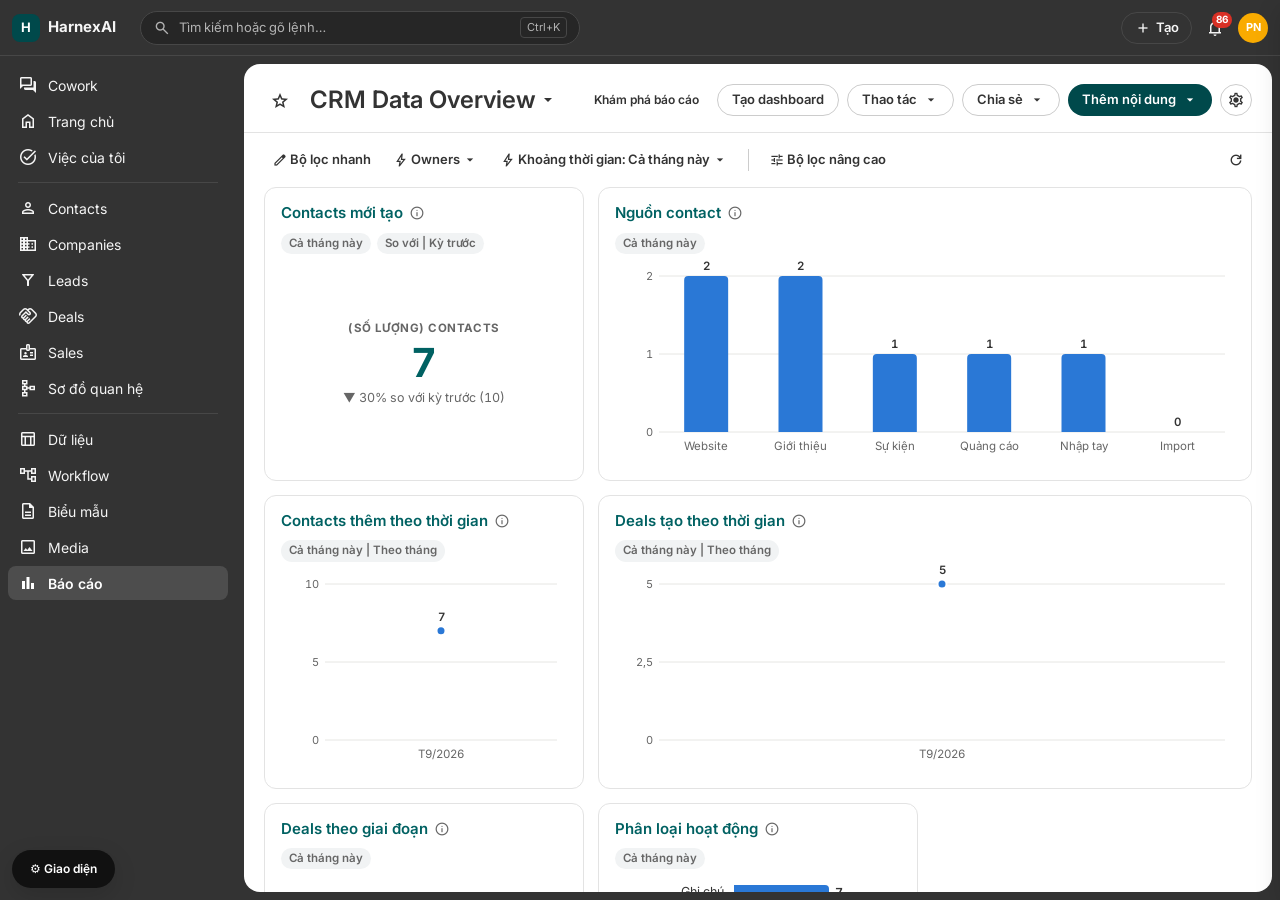
==== commit 97200195: "update Lead UI" ====
--- a/crm-bao-cao-hubspot.html
+++ b/crm-bao-cao-hubspot.html
@@ -7,7 +7,12 @@
 <link rel="preconnect" href="https://fonts.googleapis.com">
 <link rel="preconnect" href="https://fonts.gstatic.com" crossorigin>
 <link href="https://fonts.googleapis.com/css2?family=Inter:wght@400;500;600;700&family=Be+Vietnam+Pro:wght@400;500;600;700&display=swap" rel="stylesheet">
-<link href="https://fonts.googleapis.com/css2?family=Material+Symbols+Outlined:opsz,wght,FILL,GRAD@20..48,100..700,0..1,-50..200" rel="stylesheet">
+<link href="https://fonts.googleapis.com/css2?family=Material+Symbols+Outlined:opsz,wght,FILL,GRAD@20,400,0..1,0&display=block" rel="stylesheet">
+<script>/* Chỉ hiện icon khi font Material Symbols đã tải xong, tránh lộ tên icon ("edit", "call"…) lúc tải lại trang */
+(function(){var d=document,n=0;function ok(){d.documentElement.classList.add('icons-ready')}
+function go(){if(!d.fonts||!d.fonts.load)return ok();d.fonts.load('20px "Material Symbols Outlined"').then(function(r){r&&r.length?ok():retry()},retry)}
+function retry(){if(n++<120)setTimeout(go,250)}
+d.readyState==='loading'?d.addEventListener('DOMContentLoaded',go):go()})();</script>
 <link rel="stylesheet" href="crm-shared.css">
 <style>
 /* ═══ Báo cáo: 2 dashboard CRM Data Overview & Pipeline Overview ═══
--- a/crm-shared.css
+++ b/crm-shared.css
@@ -56,6 +56,8 @@
   -webkit-font-smoothing:antialiased;font-variant-numeric:tabular-nums}
 .ms{font-family:'Material Symbols Outlined';font-weight:normal;font-style:normal;font-size:20px;line-height:1;display:inline-block;
   font-variation-settings:'FILL' 0,'wght' 400,'GRAD' 0,'opsz' 20;user-select:none;flex:none;overflow:hidden;max-width:1.2em}
+/* Icon ẩn (vẫn giữ chỗ) cho tới khi font tải xong — class icons-ready do script ở <head> gắn */
+html:not(.icons-ready) .ms{visibility:hidden;width:1em}
 .ms.sm{font-size:18px}.ms.xs{font-size:16px}
 button,input,select,textarea{font:inherit;color:inherit}
 button{background:none;border:none;cursor:pointer}
@@ -508,3 +510,22 @@
 
 .lie-t td.nmc{min-width:260px}
 .lie-t{min-width:1000px}
+
+/* ═══ Leads (06/10/2026) ═══ */
+/* StageBar — thanh giai đoạn của Lead pipeline: các bước nối nhau, bấm để chuyển giai đoạn */
+.sb{display:flex;gap:4px;width:100%}
+.sb-s{flex:1;min-width:0;height:32px;display:flex;align-items:center;justify-content:center;gap:4px;padding:0 10px;border-radius:var(--radius-sm);background:var(--surface-2);color:var(--on-surface-variant);font-size:12.5px;font-weight:600}
+.sb-s .t{overflow:hidden;text-overflow:ellipsis;white-space:nowrap}
+.sb-s:hover{background:var(--surface-variant);color:var(--on-surface)}
+.sb-s.done{background:var(--primary-container);color:var(--on-primary-container)}
+.sb-s.on{background:var(--primary);color:var(--on-primary)}
+.sb-s.on.bad{background:var(--error);color:#fff}
+.sb-s:focus-visible{outline:2px solid var(--primary);outline-offset:2px}
+.sb.sm .sb-s{height:26px;font-size:11.5px;padding:0 6px}
+.sb.sm .sb-s .ms{display:none}
+.sb-note{display:flex;align-items:flex-start;gap:6px;margin-top:10px;font-size:13px;color:var(--on-surface-variant)}
+.sb-note .ms{flex:none;margin-top:1px}
+.sb-note.ok{color:var(--on-surface)} .sb-note.ok>.ms{color:var(--success)}
+.sb-note.bad{color:var(--on-surface)} .sb-note.bad>.ms{color:var(--error)}
+.av.lead{border-radius:6px;background:var(--surface-2);color:var(--on-surface-variant);border:1px solid var(--outline-variant)}
+.ltl{display:flex;flex-direction:column;gap:10px}
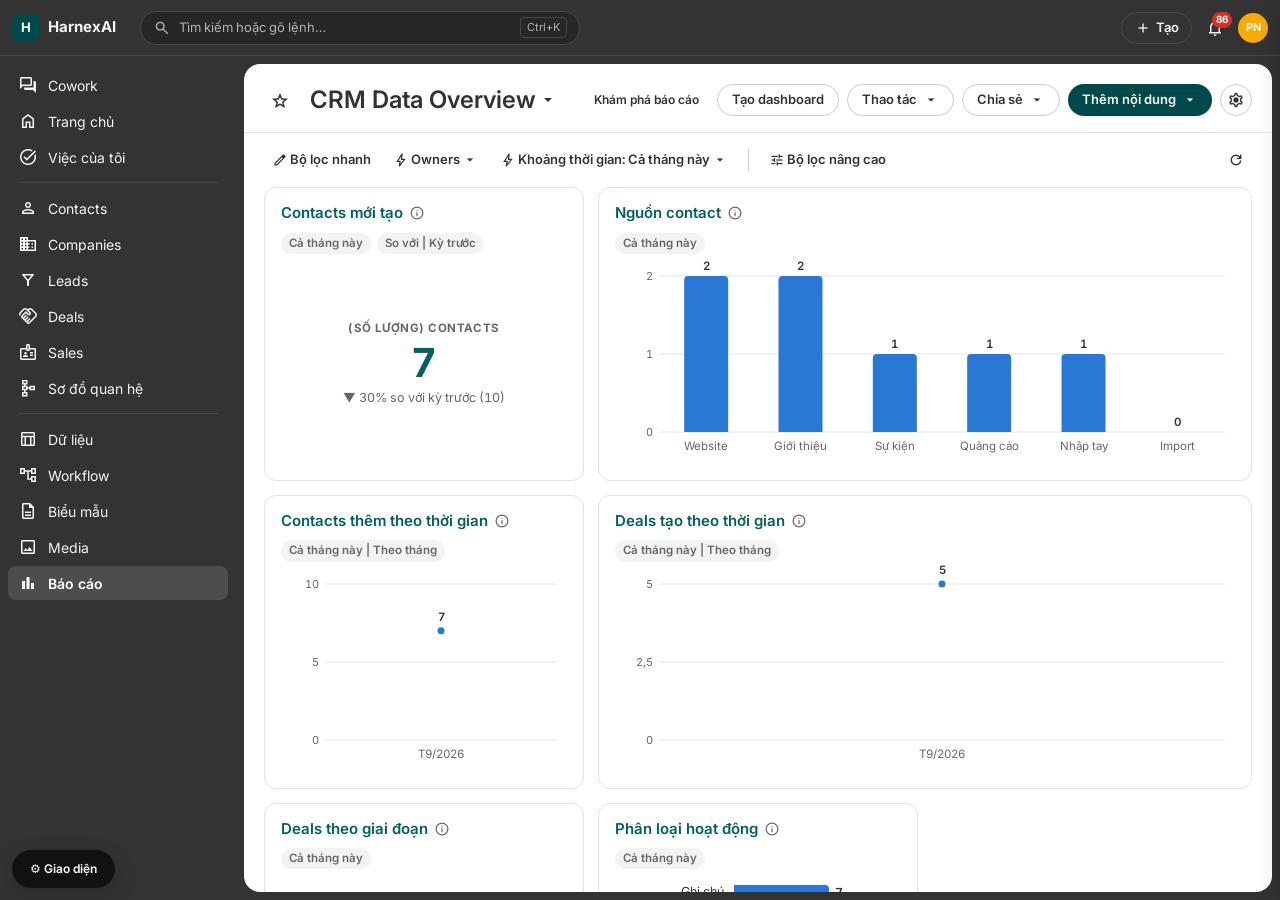
==== commit 0d02ba7b: "permision for all module" ====
--- a/crm-bao-cao-hubspot.html
+++ b/crm-bao-cao-hubspot.html
@@ -232,7 +232,7 @@
 /* ── Danh mục báo cáo của từng dashboard (đúng danh sách trên portal HubSpot; bỏ 2 thẻ Tickets — ngoài phạm vi) ── */
 function data() {
   const C = HXC.list('contact').filter(c => ownerOK(c.values.owner) && (!st.adv.lifecycle.length || st.adv.lifecycle.includes(c.values.lifecycle)));
-  const D = HX.api.list().filter(d => ownerOK(d.values[SALE]) && (!st.adv.goi.length || st.adv.goi.includes(d.values.g_i_d_ch_v_m_c_ti_u)));
+  const D = HX.api.list().filter(d => HXC.perm.canView('deal', d) && ownerOK(d.values[SALE]) && (!st.adv.goi.length || st.adv.goi.includes(d.values.g_i_d_ch_v_m_c_ti_u)));
   const A = [...HXC.db().activities].filter(a => ownerOK(a.by));
   return { C, D, A, R: range(), P: prevRange(), M: monthsIn() };
 }
--- a/crm-shared.css
+++ b/crm-shared.css
@@ -217,6 +217,12 @@
 .demo button[aria-pressed="true"]{background:#fff;color:#111;font-weight:600}
 .demo:not(.open) > :not(.dtog){display:none}
 .demo .dtog{color:#fff;font-weight:600}
+.demo.open{flex-wrap:wrap;max-width:calc(100vw - 24px);border-radius:16px}
+.demo .dsep{width:1px;height:16px;background:#555;margin:0 2px}
+.demo .dlb{color:#aaa;padding:0 2px}
+/* Trường bị khoá theo quyền (vd. Sale phụ trách khi tạo bản ghi) — hiện giá trị dạng chữ, không cho chọn */
+.ro-v{display:flex;flex-direction:column;gap:2px;padding:8px 0 2px;font-size:14px;color:var(--on-surface)}
+.ro-v small{font-size:12px;color:var(--on-surface-variant)}
 
 /* ── Kiểu trường bổ sung (14 loại của ERP) ── */
 .req{color:var(--error);font-weight:700}
